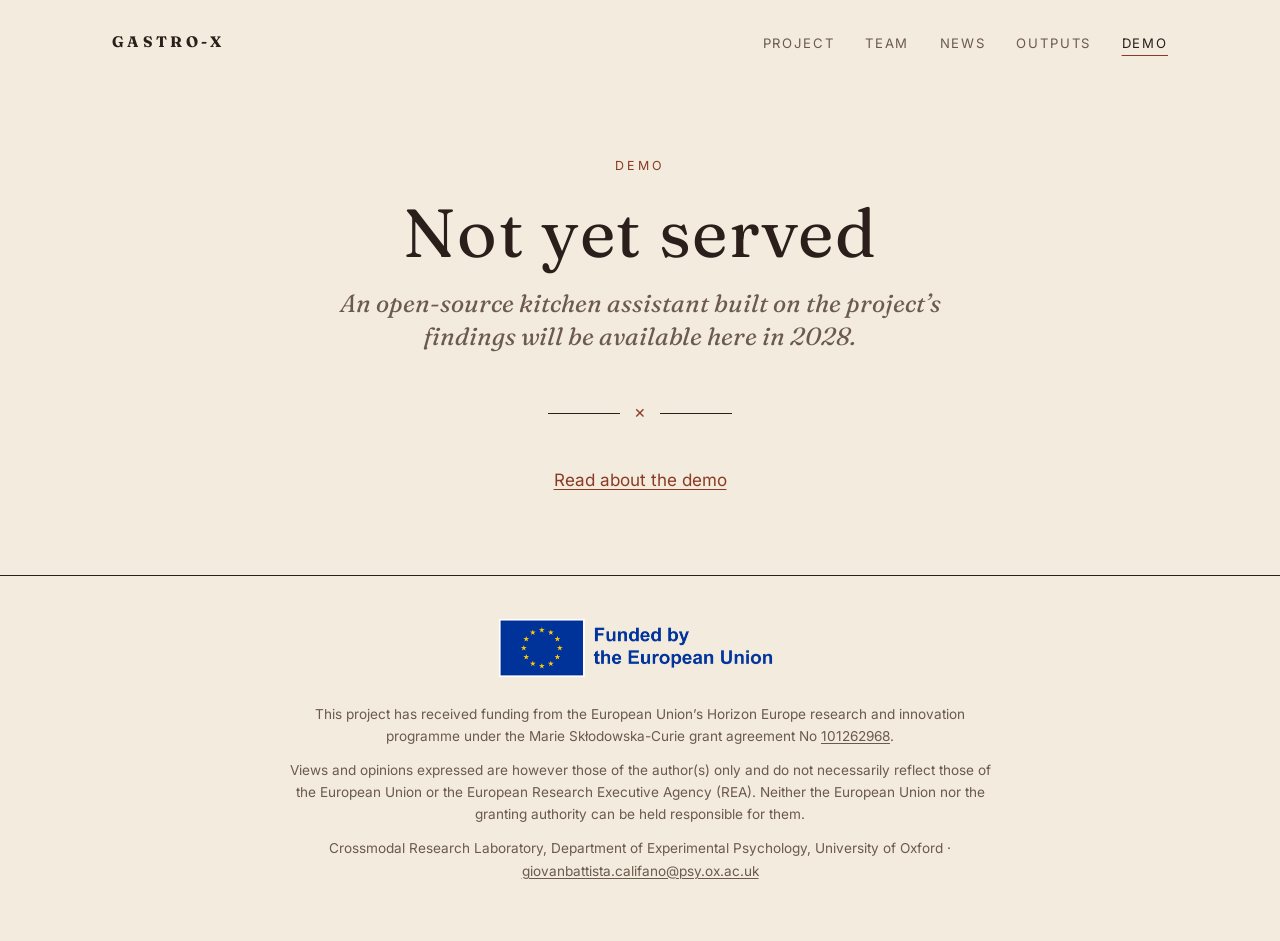
==== demo/index.html @ 7e24fc37 "Add GASTRO-X project website" ====
<!DOCTYPE html>
<html lang="en-GB">
<head>
  <meta charset="utf-8">
  <meta name="viewport" content="width=device-width, initial-scale=1">
  <title>Demo · GASTRO-X</title>
  <meta name="description" content="The GASTRO-X demo app.">
  <meta property="og:title" content="Demo · GASTRO-X">
  <meta property="og:description" content="The GASTRO-X demo app.">
  <meta property="og:type" content="website">
  <meta name="color-scheme" content="light dark">
  <link rel="preload" href="../assets/fonts/fraunces-latin-wght-normal.woff2" as="font" type="font/woff2" crossorigin>
  <link rel="stylesheet" href="../assets/style.css">
  <link rel="icon" href="../assets/favicon.svg" type="image/svg+xml">
  <script data-goatcounter="https://gastro-x.goatcounter.com/count" async src="//gc.zgo.at/count.js"></script>
</head>
<body>
  <a class="skip" href="#main">Skip to content</a>
  <header class="site-header">
    <div class="wrap">
      <a class="brand" href="../index.html">GASTRO-X</a>
      <nav aria-label="Main">
        <ul>
          <li><a href="../project.html">Project</a></li>
          <li><a href="../team.html">Team</a></li>
          <li><a href="../news.html">News</a></li>
          <li><a href="../outputs.html">Outputs</a></li>
          <li><a href="../demo/" aria-current="page">Demo</a></li>
        </ul>
      </nav>
    </div>
  </header>

  <main id="main">
    <div class="wrap">
      <section class="head page">
        <p class="kicker">Demo</p>
        <h1>Not yet served</h1>
        <p class="sub">An open-source kitchen assistant built on the project’s findings will be available here in 2028.</p>
      </section>
      <div class="orn">✕</div>
      <p class="center"><a href="../project.html#demo">Read about the demo</a></p>
    </div>
  </main>

  <footer class="site-footer">
    <div class="wrap">
      <picture class="eu">
        <source srcset="../assets/eu-funded-neg.png" media="(prefers-color-scheme: dark)">
        <img src="../assets/eu-funded.png" alt="Funded by the European Union" width="287" height="64">
      </picture>
      <p>This project has received funding from the European Union’s Horizon Europe research and innovation programme under the Marie Skłodowska-Curie grant agreement No <a href="https://cordis.europa.eu/project/id/101262968">101262968</a>.</p>
      <p>Views and opinions expressed are however those of the author(s) only and do not necessarily reflect those of the European Union or the European Research Executive Agency (REA). Neither the European Union nor the granting authority can be held responsible for them.</p>
      <p>Crossmodal Research Laboratory, Department of Experimental Psychology, University of Oxford · <a href="mailto:giovanbattista.califano@psy.ox.ac.uk">giovanbattista.califano@psy.ox.ac.uk</a></p>
    </div>
  </footer>
</body>
</html>
---- assets/style.css ----
/* GASTRO-X — "menu card" design
   Fonts: Fraunces for display, Inter for text (SIL Open Font License), self-hosted: no third-party requests. */

@font-face { font-family: "Fraunces"; font-style: normal; font-weight: 100 900; font-display: swap;
  src: url("fonts/fraunces-latin-wght-normal.woff2") format("woff2");
  unicode-range: U+0000-00FF, U+0131, U+0152-0153, U+02BB-02BC, U+02C6, U+02DA, U+02DC, U+0304, U+0308, U+0329, U+2000-206F, U+20AC, U+2122, U+2191, U+2193, U+2212, U+2215, U+FEFF, U+FFFD; }
@font-face { font-family: "Fraunces"; font-style: normal; font-weight: 100 900; font-display: swap;
  src: url("fonts/fraunces-latin-ext-wght-normal.woff2") format("woff2");
  unicode-range: U+0100-02BA, U+02BD-02C5, U+02C7-02CC, U+02CE-02D7, U+02DD-02FF, U+1E00-1E9F, U+2C60-2C7F, U+A720-A7FF; }
@font-face { font-family: "Fraunces"; font-style: italic; font-weight: 100 900; font-display: swap;
  src: url("fonts/fraunces-latin-wght-italic.woff2") format("woff2"); }

@font-face { font-family: "Inter"; font-style: normal; font-weight: 100 900; font-display: swap;
  src: url("fonts/inter-latin-wght-normal.woff2") format("woff2");
  unicode-range: U+0000-00FF, U+0131, U+0152-0153, U+02BB-02BC, U+02C6, U+02DA, U+02DC, U+0304, U+0308, U+0329, U+2000-206F, U+20AC, U+2122, U+2191, U+2193, U+2212, U+2215, U+FEFF, U+FFFD; }
@font-face { font-family: "Inter"; font-style: normal; font-weight: 100 900; font-display: swap;
  src: url("fonts/inter-latin-ext-wght-normal.woff2") format("woff2");
  unicode-range: U+0100-02BA, U+02BD-02C5, U+02C7-02CC, U+02CE-02D7, U+02DD-02FF, U+1E00-1E9F, U+2C60-2C7F, U+A720-A7FF; }

:root {
  --paper: #f3ebdd;
  --card: #f7f1e6;
  --ink: #2a1f1a;
  --muted: #6b5a4e;
  --accent: #8a3b24;
  --line: #2a1f1a;
  --hair: #d8cab4;
  --serif: "Fraunces", Georgia, "Times New Roman", serif;
  --sans: "Inter", -apple-system, BlinkMacSystemFont, "Segoe UI", Roboto, Arial, sans-serif;
}
@media (prefers-color-scheme: dark) {
  :root {
    --paper: #1d1714;
    --card: #241d19;
    --ink: #efe4d3;
    --muted: #b3a393;
    --accent: #e39a78;
    --line: #cdbda8;
    --hair: #3d332c;
  }
}

* { box-sizing: border-box; }
html { -webkit-text-size-adjust: 100%; }
body {
  margin: 0; background: var(--paper); color: var(--ink);
  font-family: var(--sans); font-size: 1.0625rem; line-height: 1.65;
  -webkit-font-smoothing: antialiased;
}
a { color: var(--accent); text-underline-offset: 0.18em; text-decoration-thickness: 1px; }
a:hover { text-decoration-thickness: 2px; }
.skip { position: absolute; left: -999px; }
.skip:focus { left: 1rem; top: 1rem; background: var(--paper); padding: 0.5rem; z-index: 10; }

.wrap { max-width: 68rem; margin: 0 auto; padding: 0 1rem; }
.col { max-width: 42rem; margin: 0 auto; }

/* Header */
.site-header .wrap {
  display: flex; flex-wrap: wrap; align-items: center; justify-content: space-between;
  gap: 0.75rem 2rem; padding-top: 1.75rem; padding-bottom: 1.75rem;
}
.brand {
  font-family: var(--serif); font-weight: 700; font-size: 0.95rem; letter-spacing: 0.22em;
  text-transform: uppercase; color: var(--ink); text-decoration: none;
}
nav ul { list-style: none; margin: 0; padding: 0; display: flex; flex-wrap: wrap; gap: 0.25rem 1.9rem; }
nav a {
  color: var(--muted); text-decoration: none; font-size: 0.82rem;
  letter-spacing: 0.14em; text-transform: uppercase;
}
nav a:hover, nav a[aria-current="page"] { color: var(--ink); }
nav a[aria-current="page"] { text-decoration: underline; text-decoration-color: var(--accent); text-underline-offset: 0.5em; }

/* Page head (centred, like the top of a menu) */
main { padding: 2.5rem 0 4rem; }
.head { text-align: center; padding: 2rem 0 0.5rem; }
.kicker {
  font-size: 0.78rem; letter-spacing: 0.24em; text-transform: uppercase; color: var(--accent);
  margin: 0 0 1rem;
}
h1, h2, h3 { font-family: var(--serif); font-weight: 400; line-height: 1.15; }
h1 { font-size: clamp(2.6rem, 9vw, 6.5rem); letter-spacing: 0.02em; margin: 0 0 1rem; }
.page h1 { font-size: clamp(2.4rem, 7vw, 4.25rem); }
.sub {
  font-family: var(--serif); font-style: italic; color: var(--muted);
  font-size: clamp(1.2rem, 2.6vw, 1.55rem); line-height: 1.35; max-width: 40rem; margin: 0 auto;
}
.orn {
  display: flex; align-items: center; justify-content: center; gap: 0.9rem;
  margin: 2.5rem auto; color: var(--accent); font-family: var(--serif); font-size: 0.9rem;
}
.orn::before, .orn::after { content: ""; width: 4.5rem; border-top: 1px solid var(--line); }

h2 { font-size: clamp(1.6rem, 3.5vw, 2rem); margin: 3rem 0 1rem; }
h2.it { font-style: italic; text-align: center; }
h3 { font-size: 1.3rem; margin: 2rem 0 0.4rem; }
p { margin: 0 0 1.1rem; }
.lead { font-family: var(--serif); font-size: 1.2rem; line-height: 1.55; }
.muted { color: var(--muted); }
.small { font-size: 0.9rem; }
.center { text-align: center; }

/* The menu card */
.menu {
  max-width: 46rem; margin: 2.5rem auto; padding: 2.5rem 3rem 2rem; background: var(--card);
  border: 1px solid var(--line); outline: 1px solid var(--line); outline-offset: 6px;
}
.menu > h2 { margin-top: 0; }
.course { margin: 0 0 1.4rem; }
.course .row {
  display: flex; align-items: baseline; gap: 0.6rem;
  font-family: var(--serif); font-size: 1.35rem; line-height: 1.3;
}
.course .num { min-width: 2.4rem; color: var(--accent); }
.course .row .dots { flex: 1; border-bottom: 1px dotted var(--line); transform: translateY(-0.3em); min-width: 1rem; }
.course .when { font-variant-numeric: lining-nums; white-space: nowrap; }
.course .desc { margin: 0.2rem 0 0 3rem; color: var(--muted); font-size: 0.97rem; }
.course .more { margin: 0.6rem 0 0 3rem; }
.menu .note { text-align: center; font-family: var(--serif); font-style: italic; color: var(--muted); margin: 1.5rem 0 0; }

/* Colophon line of facts */
.facts {
  display: flex; flex-wrap: wrap; justify-content: center; gap: 0.4rem 2.5rem;
  margin: 3rem 0 0; padding: 1.25rem 0; border-top: 1px solid var(--hair); border-bottom: 1px solid var(--hair);
  font-size: 0.9rem; text-align: center;
}
.facts dt { font-size: 0.72rem; letter-spacing: 0.2em; text-transform: uppercase; color: var(--muted); }
.facts dd { margin: 0.1rem 0 0; font-family: var(--serif); font-size: 1.05rem; }

/* News */
.entry { padding: 1.5rem 0; border-top: 1px solid var(--hair); }
.entry:first-of-type { border-top: 0; }
.entry time { font-size: 0.75rem; letter-spacing: 0.2em; text-transform: uppercase; color: var(--accent); }
.entry h3 { margin: 0.35rem 0 0.5rem; font-size: 1.55rem; }
.entry h3 a { color: var(--ink); text-decoration: none; }
.entry h3 a:hover { color: var(--accent); }

/* People */
.person { text-align: center; margin: 0 0 3rem; }
.person h3 { font-size: 1.75rem; margin: 0 0 0.3rem; }
.person .role { font-family: var(--serif); font-style: italic; color: var(--muted); margin-bottom: 1rem; }
.person .bio { text-align: left; }
.person .links { font-size: 0.8rem; letter-spacing: 0.14em; text-transform: uppercase; }
.person .links a { margin: 0 0.6rem; }

/* References */
.refs { list-style: none; padding: 0; }
.refs li { padding-left: 1.5rem; text-indent: -1.5rem; margin-bottom: 0.9rem; font-size: 0.95rem; }
.refs a { overflow-wrap: anywhere; }

/* Footer: EU acknowledgement (Grant Agreement, Art. 17.2 and 17.3). Do not remove. */
.site-footer { border-top: 1px solid var(--line); padding: 2.5rem 0 3rem; text-align: center; color: var(--muted); font-size: 0.85rem; }
.site-footer .eu { display: inline-block; margin-bottom: 1rem; }
.site-footer .eu img { height: 64px; width: auto; display: block; }
.site-footer p { max-width: 44rem; margin: 0 auto 0.7rem; }
.site-footer a { color: var(--muted); }

@media (max-width: 600px) {
  .site-header .wrap { justify-content: center; }
  nav ul { justify-content: center; gap: 0.25rem 1.2rem; }
  .menu { padding: 1.75rem 1.25rem 1.25rem; outline-offset: 4px; }
  .course .row { font-size: 1.15rem; }
  .course .num { min-width: 1.9rem; }
  .course .desc, .course .more { margin-left: 2.5rem; }
  .site-footer .eu img { height: 52px; }
}

.course .row a { color: var(--ink); text-decoration: none; }
.course .row a:hover { color: var(--accent); text-decoration: underline; }
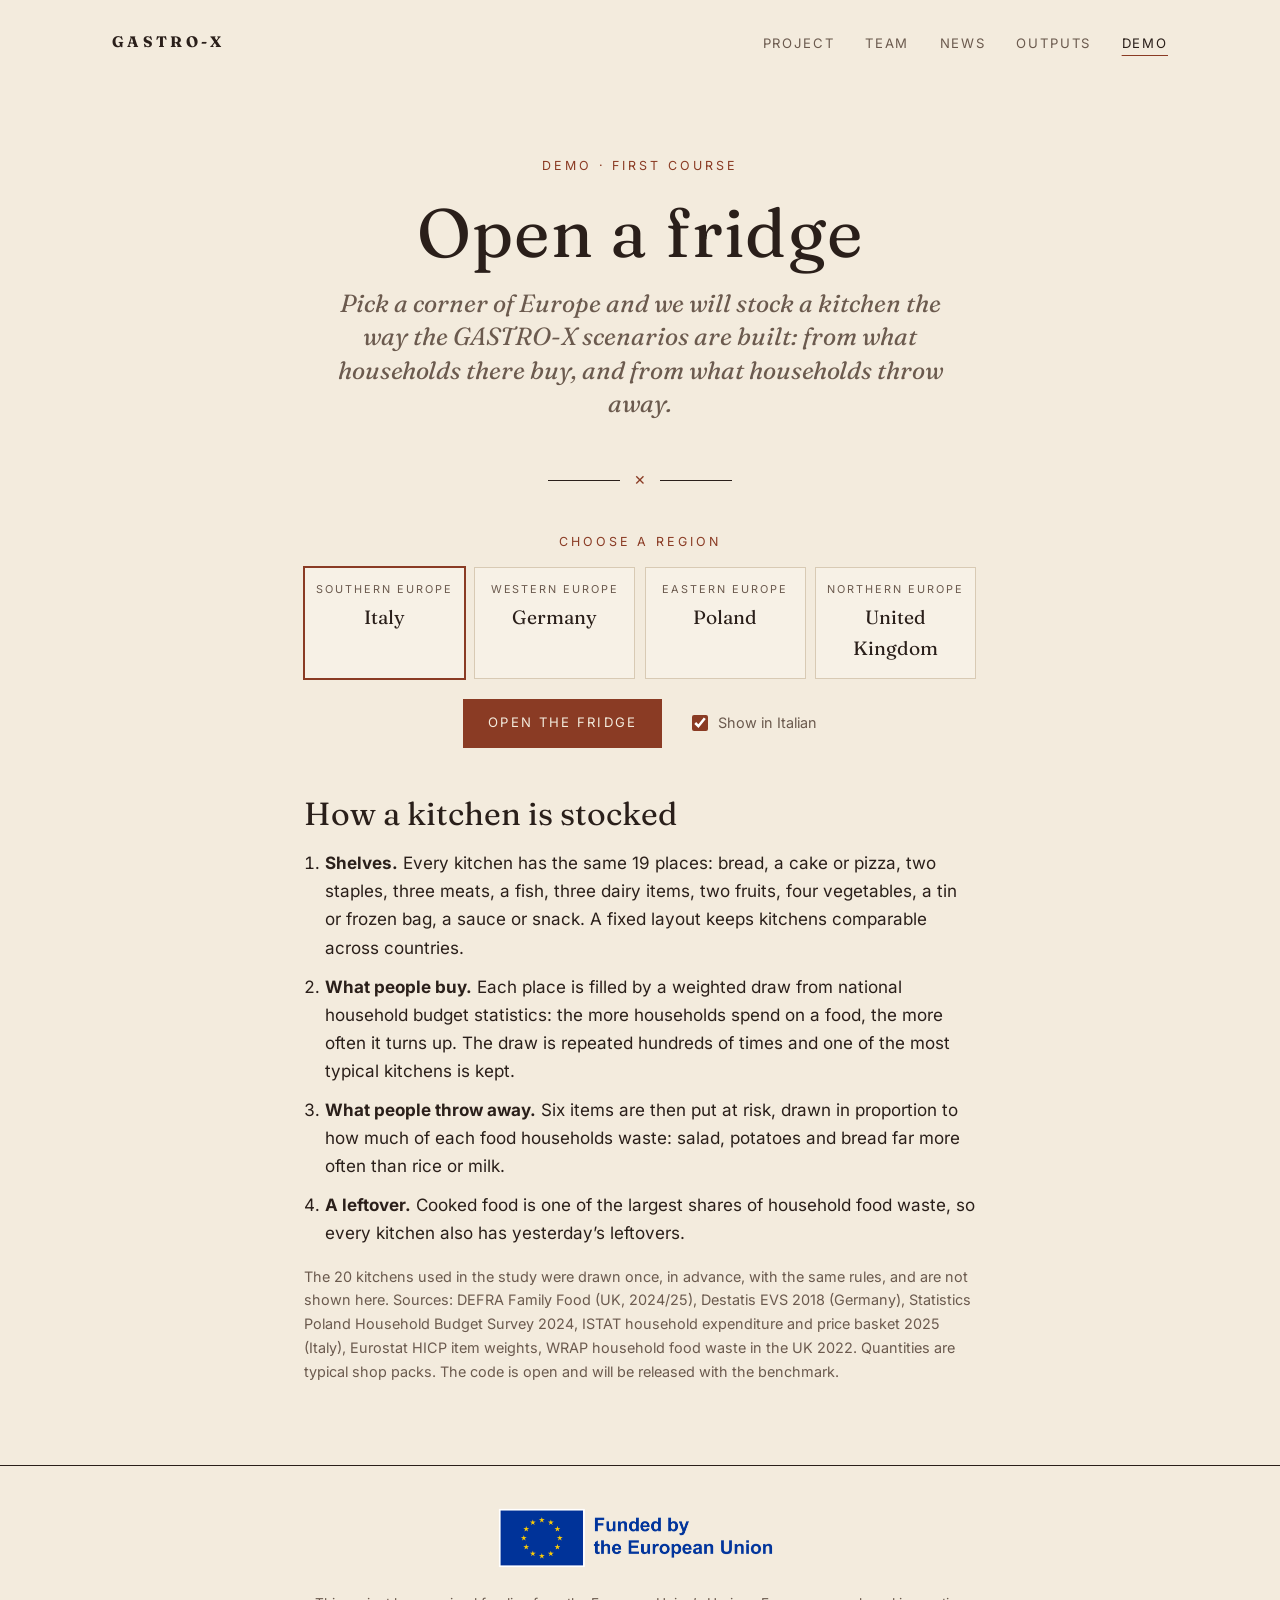
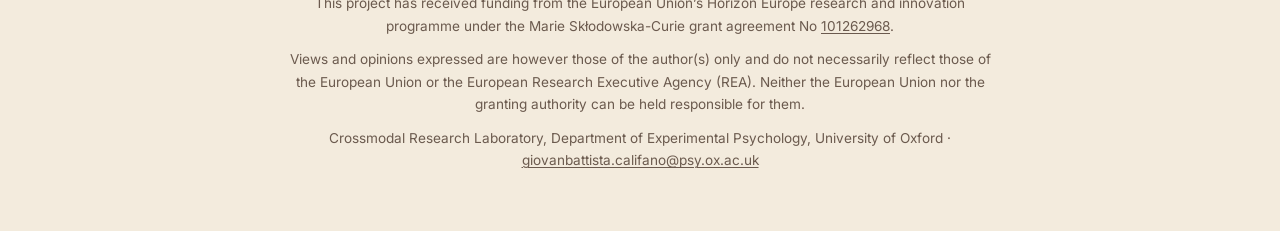
==== commit 0526253b: "Add Open a fridge demo" ====
--- a/demo/index.html
+++ b/demo/index.html
@@ -4,15 +4,16 @@
   <meta charset="utf-8">
   <meta name="viewport" content="width=device-width, initial-scale=1">
   <title>Demo · GASTRO-X</title>
-  <meta name="description" content="The GASTRO-X demo app.">
-  <meta property="og:title" content="Demo · GASTRO-X">
-  <meta property="og:description" content="The GASTRO-X demo app.">
+  <meta name="description" content="Open a fridge: kitchens stocked live from national purchase and food waste statistics, as in the GASTRO-X scenarios.">
+  <meta property="og:title" content="Open a fridge · GASTRO-X">
+  <meta property="og:description" content="Kitchens stocked live from national purchase and food waste statistics, as in the GASTRO-X scenarios.">
   <meta property="og:type" content="website">
   <meta name="color-scheme" content="light dark">
   <link rel="preload" href="../assets/fonts/fraunces-latin-wght-normal.woff2" as="font" type="font/woff2" crossorigin>
   <link rel="stylesheet" href="../assets/style.css">
   <link rel="icon" href="../assets/favicon.svg" type="image/svg+xml">
   <script data-goatcounter="https://gastro-x.goatcounter.com/count" async src="//gc.zgo.at/count.js"></script>
+  <script src="demo.js" defer></script>
 </head>
 <body>
   <a class="skip" href="#main">Skip to content</a>
@@ -25,7 +26,7 @@
           <li><a href="../team.html">Team</a></li>
           <li><a href="../news.html">News</a></li>
           <li><a href="../outputs.html">Outputs</a></li>
-          <li><a href="../demo/" aria-current="page">Demo</a></li>
+          <li><a href="./" aria-current="page">Demo</a></li>
         </ul>
       </nav>
     </div>
@@ -34,12 +35,56 @@
   <main id="main">
     <div class="wrap">
       <section class="head page">
-        <p class="kicker">Demo</p>
-        <h1>Not yet served</h1>
-        <p class="sub">An open-source kitchen assistant built on the project’s findings will be available here in 2028.</p>
+        <p class="kicker">Demo · first course</p>
+        <h1>Open a fridge</h1>
+        <p class="sub">Pick a corner of Europe and we will stock a kitchen the way the GASTRO-X scenarios are built: from what households there buy, and from what households throw away.</p>
       </section>
       <div class="orn">✕</div>
-      <p class="center"><a href="../project.html#demo">Read about the demo</a></p>
+
+      <div class="col">
+        <fieldset class="regions" aria-label="Region">
+          <legend class="kicker">Choose a region</legend>
+          <div class="region-grid">
+            <button type="button" class="region" data-c="IT" aria-pressed="true"><span class="r-area">Southern Europe</span><span class="r-country">Italy</span></button>
+            <button type="button" class="region" data-c="DE" aria-pressed="false"><span class="r-area">Western Europe</span><span class="r-country">Germany</span></button>
+            <button type="button" class="region" data-c="PL" aria-pressed="false"><span class="r-area">Eastern Europe</span><span class="r-country">Poland</span></button>
+            <button type="button" class="region" data-c="UK" aria-pressed="false"><span class="r-area">Northern Europe</span><span class="r-country">United Kingdom</span></button>
+          </div>
+        </fieldset>
+        <div class="demo-actions">
+          <button type="button" id="open" class="btn">Open the fridge</button>
+          <label class="toggle"><input type="checkbox" id="local" checked> <span id="local-label">Show in Italian</span></label>
+        </div>
+      </div>
+
+      <section class="menu fridge" id="fridge" hidden>
+        <h2 class="it" id="fridge-title">What is in the kitchen</h2>
+        <p class="note top" id="fridge-note" aria-live="polite"></p>
+        <p class="instr">Your turn: plan one dish for two people. For each item, mark whether your dish would use none of it, part of it or all of it, as participants do in the study.</p>
+        <div class="score" role="status" aria-live="polite">
+          <div class="score-row"><span class="score-label">Waste-weighted use</span><span class="score-val" id="wui">0%</span></div>
+          <div class="bar"><span id="wui-bar"></span></div>
+          <p class="small muted" id="urgent-used">Items that need using soon: 0 used</p>
+        </div>
+        <div id="fridge-list"></div>
+        <p class="legend"><span class="dot"></span> needs using soon. Tap an item to see why it is here.</p>
+        <details class="explain">
+          <summary>How the score works</summary>
+          <p>Every item carries a weight: the chance that it ends up in the bin if this dish does not use it. Items that need using today, or that are opened and will not keep, count fully (weight 1). Everything else counts by how often UK households throw that food away: about 0.41 for potatoes, 0.26 for bread, 0.05 for milk. The score is the weighted share of the kitchen your dish uses, counting “part of it” as half. Nobody can use a whole kitchen in one dish; what matters is which food you rescue. In the study, people can also mark ingredients they do not know or cannot eat, and those items are left out of their score.</p>
+          <p>The study uses the same index, preregistered before data collection, to compare home cooks with AI models given the same kitchens.</p>
+        </details>
+      </section>
+
+      <div class="col">
+        <h2>How a kitchen is stocked</h2>
+        <ol class="steps">
+          <li><strong>Shelves.</strong> Every kitchen has the same 19 places: bread, a cake or pizza, two staples, three meats, a fish, three dairy items, two fruits, four vegetables, a tin or frozen bag, a sauce or snack. A fixed layout keeps kitchens comparable across countries.</li>
+          <li><strong>What people buy.</strong> Each place is filled by a weighted draw from national household budget statistics: the more households spend on a food, the more often it turns up. The draw is repeated hundreds of times and one of the most typical kitchens is kept.</li>
+          <li><strong>What people throw away.</strong> Six items are then put at risk, drawn in proportion to how much of each food households waste: salad, potatoes and bread far more often than rice or milk.</li>
+          <li><strong>A leftover.</strong> Cooked food is one of the largest shares of household food waste, so every kitchen also has yesterday’s leftovers.</li>
+        </ol>
+        <p class="muted small">The 20 kitchens used in the study were drawn once, in advance, with the same rules, and are not shown here. Sources: DEFRA Family Food (UK, 2024/25), Destatis EVS 2018 (Germany), Statistics Poland Household Budget Survey 2024, ISTAT household expenditure and price basket 2025 (Italy), Eurostat HICP item weights, WRAP household food waste in the UK 2022. Quantities are typical shop packs. The code is open and will be released with the benchmark.</p>
+      </div>
     </div>
   </main>
 
--- a/assets/style.css
+++ b/assets/style.css
@@ -168,3 +168,69 @@
 
 .course .row a { color: var(--ink); text-decoration: none; }
 .course .row a:hover { color: var(--accent); text-decoration: underline; }
+
+/* Demo: open a fridge */
+.regions { border: 0; margin: 0 0 1.25rem; padding: 0; text-align: center; }
+.regions legend { margin: 0 auto 0.9rem; }
+.region-grid { display: grid; grid-template-columns: repeat(4, 1fr); gap: 0.6rem; }
+.region {
+  font: inherit; color: var(--ink); background: var(--card); border: 1px solid var(--hair);
+  padding: 0.8rem 0.5rem; cursor: pointer; display: flex; flex-direction: column; gap: 0.15rem; align-items: center;
+}
+.region:hover { border-color: var(--line); }
+.region[aria-pressed="true"] { border-color: var(--accent); outline: 1px solid var(--accent); }
+.r-area { font-size: 0.68rem; letter-spacing: 0.18em; text-transform: uppercase; color: var(--muted); }
+.r-country { font-family: var(--serif); font-size: 1.2rem; }
+.demo-actions { display: flex; flex-wrap: wrap; justify-content: center; align-items: center; gap: 0.8rem 1.6rem; }
+.btn {
+  font: inherit; font-size: 0.82rem; letter-spacing: 0.16em; text-transform: uppercase; cursor: pointer;
+  color: var(--paper); background: var(--accent); border: 0; padding: 0.85rem 1.6rem;
+}
+.btn:hover { filter: brightness(1.08); }
+.btn:disabled { opacity: 0.6; cursor: default; }
+.toggle { font-size: 0.9rem; color: var(--muted); display: inline-flex; gap: 0.45rem; align-items: center; }
+.toggle input { accent-color: var(--accent); width: 1rem; height: 1rem; }
+button:focus-visible, summary:focus-visible, input:focus-visible { outline: 2px solid var(--accent); outline-offset: 2px; }
+
+.fridge .note.top { margin: -0.5rem 0 1.5rem; }
+.shelf {
+  font-family: var(--sans); font-size: 0.7rem; letter-spacing: 0.2em; text-transform: uppercase; color: var(--accent);
+  margin: 1.3rem 0 0.3rem; padding-bottom: 0.25rem; border-bottom: 1px solid var(--hair);
+}
+.items { list-style: none; margin: 0; padding: 0; }
+.items li { display: flex; align-items: flex-start; gap: 0.75rem; padding: 0.35rem 0; border-bottom: 1px dotted var(--hair); }
+.items li:last-child { border-bottom: 0; }
+.items details { flex: 1; min-width: 0; }
+.items summary { list-style: none; cursor: pointer; display: flex; flex-wrap: wrap; align-items: baseline; gap: 0.1rem 0.55rem; }
+.items summary::-webkit-details-marker { display: none; }
+.items .iname { font-family: var(--serif); font-size: 1.12rem; }
+.items .idetail { color: var(--muted); font-size: 0.9rem; }
+.items details p { margin: 0.35rem 0 0.5rem 1.2rem; font-size: 0.9rem; color: var(--muted); }
+.dot { width: 0.55rem; height: 0.55rem; border-radius: 50%; display: inline-block; flex: none; border: 1px solid var(--hair); transform: translateY(-0.08em); }
+.items li.urgent .dot, .legend .dot { background: var(--accent); border-color: var(--accent); }
+.items li.urgent .idetail { color: var(--accent); }
+.legend { text-align: center; font-size: 0.85rem; color: var(--muted); margin: 1.5rem 0 0; }
+.seg { display: inline-flex; border: 1px solid var(--hair); flex: none; margin-top: 0.15rem; }
+.seg button {
+  font: inherit; font-size: 0.72rem; letter-spacing: 0.08em; text-transform: uppercase; color: var(--muted);
+  background: transparent; border: 0; border-left: 1px solid var(--hair); padding: 0.25rem 0.5rem; cursor: pointer;
+}
+.seg button:first-child { border-left: 0; }
+.seg button[aria-pressed="true"] { background: var(--accent); color: var(--paper); }
+.instr { text-align: center; font-size: 0.95rem; margin: 0 0 1rem; }
+.score { background: var(--card); border: 1px solid var(--line); padding: 0.7rem 1rem 0.2rem; margin: 0 0 1rem; position: sticky; top: 0.5rem; z-index: 2; box-shadow: 0 6px 12px -10px rgba(0,0,0,0.35); }
+.explain { margin-top: 1.25rem; font-size: 0.95rem; }
+.score-row { display: flex; justify-content: space-between; align-items: baseline; }
+.score-label { font-size: 0.75rem; letter-spacing: 0.18em; text-transform: uppercase; color: var(--muted); }
+.score-val { font-family: var(--serif); font-size: 1.7rem; color: var(--accent); font-variant-numeric: lining-nums tabular-nums; }
+.bar { height: 6px; background: var(--hair); margin: 0.4rem 0 0.7rem; }
+.bar span { display: block; height: 100%; width: 0; background: var(--accent); transition: width 0.25s ease; }
+.explain summary { cursor: pointer; color: var(--accent); }
+.steps { padding-left: 1.3rem; }
+.steps li { margin-bottom: 0.7rem; }
+@media (max-width: 600px) {
+  .region-grid { grid-template-columns: repeat(2, 1fr); }
+  .items li { flex-direction: column; gap: 0.3rem; }
+  .seg { margin-left: 1.2rem; }
+}
+@media (prefers-reduced-motion: reduce) { .bar span { transition: none; } }
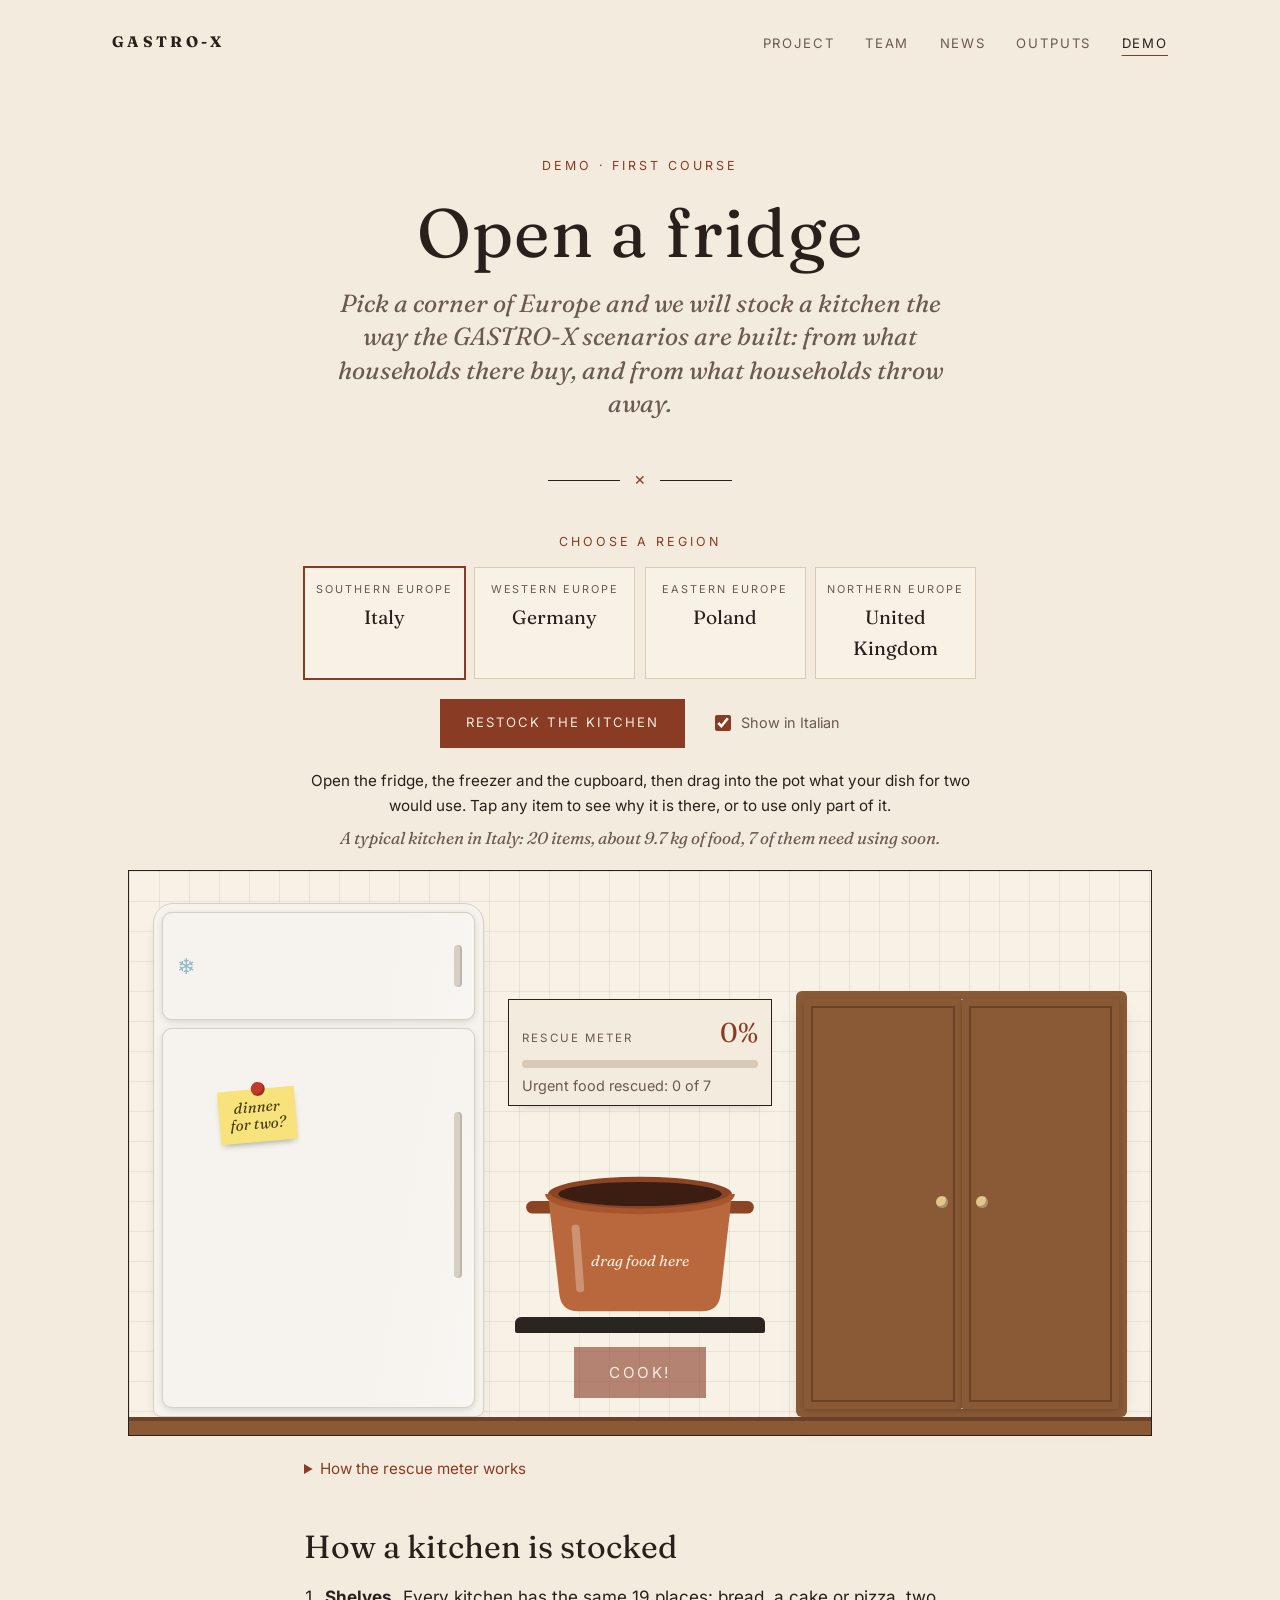
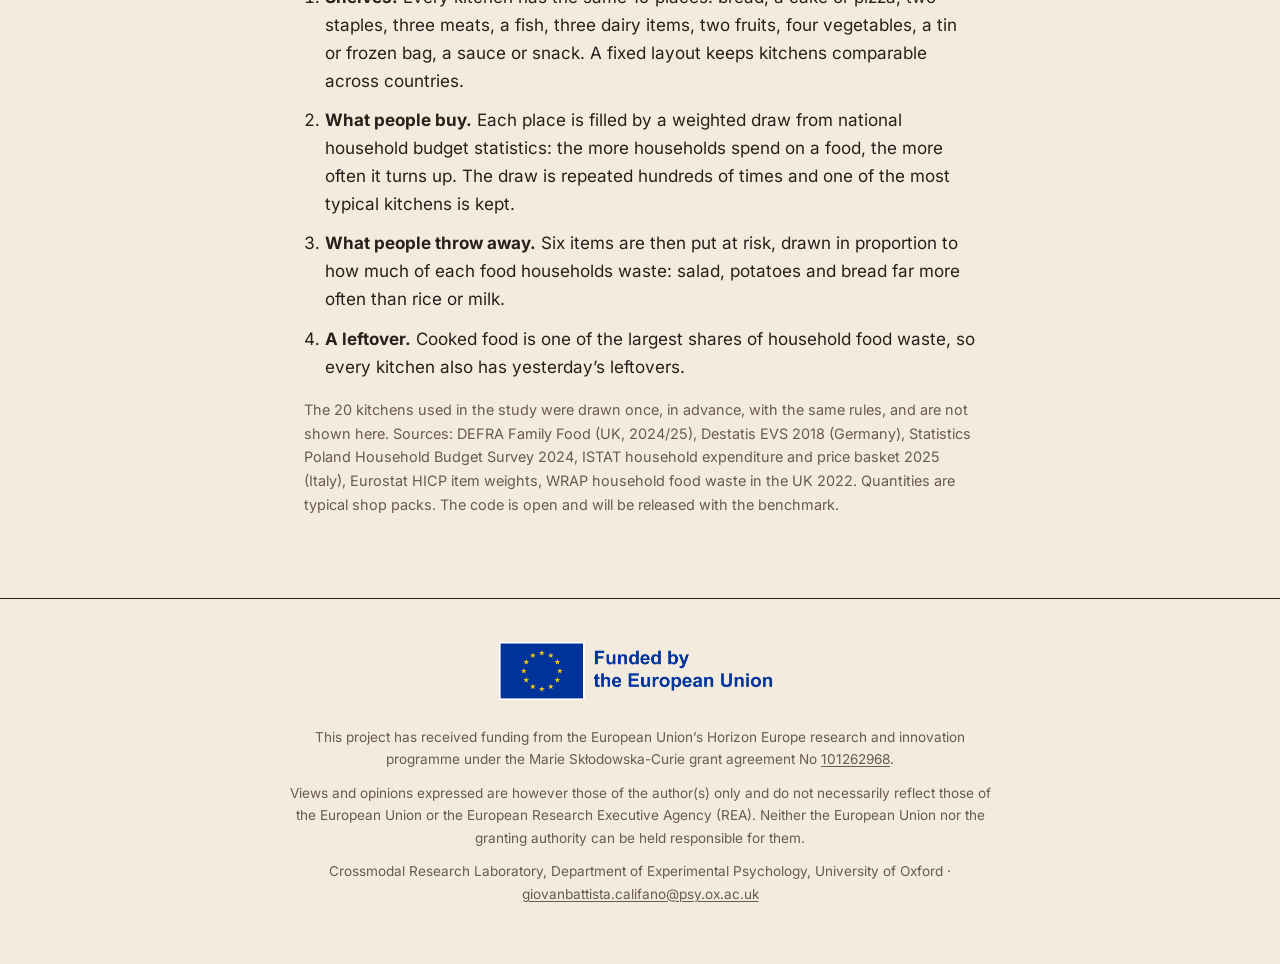
==== commit 8a146c44: "Add Open a fridge demo v2" ====
--- a/demo/index.html
+++ b/demo/index.html
@@ -10,10 +10,10 @@
   <meta property="og:type" content="website">
   <meta name="color-scheme" content="light dark">
   <link rel="preload" href="../assets/fonts/fraunces-latin-wght-normal.woff2" as="font" type="font/woff2" crossorigin>
-  <link rel="stylesheet" href="../assets/style.css">
+  <link rel="stylesheet" href="../assets/style.css?v=20261012b">
   <link rel="icon" href="../assets/favicon.svg" type="image/svg+xml">
   <script data-goatcounter="https://gastro-x.goatcounter.com/count" async src="//gc.zgo.at/count.js"></script>
-  <script src="demo.js" defer></script>
+  <script src="demo.js?v=20261012b" defer></script>
 </head>
 <body>
   <a class="skip" href="#main">Skip to content</a>
@@ -52,28 +52,122 @@
           </div>
         </fieldset>
         <div class="demo-actions">
-          <button type="button" id="open" class="btn">Open the fridge</button>
+          <button type="button" id="open" class="btn">Stock the kitchen</button>
           <label class="toggle"><input type="checkbox" id="local" checked> <span id="local-label">Show in Italian</span></label>
         </div>
+        <p class="instr">Open the fridge, the freezer and the cupboard, then drag into the pot what your dish for two would use. Tap any item to see why it is there, or to use only part of it.</p>
+        <p class="note center" id="kitchen-note" aria-live="polite"></p>
       </div>
 
-      <section class="menu fridge" id="fridge" hidden>
-        <h2 class="it" id="fridge-title">What is in the kitchen</h2>
-        <p class="note top" id="fridge-note" aria-live="polite"></p>
-        <p class="instr">Your turn: plan one dish for two people. For each item, mark whether your dish would use none of it, part of it or all of it, as participants do in the study.</p>
-        <div class="score" role="status" aria-live="polite">
-          <div class="score-row"><span class="score-label">Waste-weighted use</span><span class="score-val" id="wui">0%</span></div>
-          <div class="bar"><span id="wui-bar"></span></div>
-          <p class="small muted" id="urgent-used">Items that need using soon: 0 used</p>
+      <section class="kitchen" id="kitchen" aria-label="Kitchen">
+        <div class="room">
+          <div class="fridge-unit">
+            <div class="compart freezer">
+              <div class="inside" id="freezer-in" inert>
+                <span class="lbl">Freezer</span>
+                <div class="zone" id="z-freezer" data-empty="Only ice cubes in here"></div>
+              </div>
+              <button type="button" class="door" aria-expanded="false" aria-controls="freezer-in" data-what="the freezer">
+                <span class="leaf l"><span class="handle"></span><span class="frost" aria-hidden="true">❄</span></span>
+                <span class="sr">Open the freezer</span>
+              </button>
+            </div>
+            <div class="compart main">
+              <div class="inside" id="fridge-in" inert>
+                <div class="zone shelves" id="z-fridge"></div>
+                <div class="zone crisper" id="z-crisper"></div>
+              </div>
+              <button type="button" class="door" aria-expanded="false" aria-controls="fridge-in" data-what="the fridge">
+                <span class="leaf l"><span class="handle"></span><span class="memo" aria-hidden="true">dinner<br>for two?</span></span>
+                <span class="sr">Open the fridge</span>
+              </button>
+            </div>
+          </div>
+
+          <div class="stove-unit">
+            <div class="meter" role="status" aria-live="polite">
+              <div class="score-row"><span class="score-label">Rescue meter</span><span class="score-val" id="wui">0%</span></div>
+              <div class="bar"><span id="wui-bar"></span></div>
+              <p class="small" id="urgent-used">Urgent food rescued: 0</p>
+            </div>
+            <div class="pot" id="pot">
+              <svg class="pot-back" viewBox="0 0 200 150" aria-hidden="true" focusable="false">
+                <rect x="1" y="46" width="30" height="11" rx="5.5" class="p-dark"/>
+                <rect x="169" y="46" width="30" height="11" rx="5.5" class="p-dark"/>
+                <ellipse cx="100" cy="40" rx="80" ry="15" class="p-rim"/>
+                <ellipse cx="100" cy="40" rx="71" ry="10.5" class="p-mouth"/>
+              </svg>
+              <div class="pot-in" id="pot-in" aria-hidden="true"></div>
+              <svg class="pot-front" viewBox="0 0 200 150" aria-hidden="true" focusable="false">
+                <path d="M20 40 A80 15 0 0 0 180 40 L170 128 Q168 142 154 142 L46 142 Q32 142 30 128 Z" class="p-body"/>
+                <path d="M20 40 A80 15 0 0 0 180 40" fill="none" class="p-lip"/>
+                <path d="M44 70 L48 122" class="p-shine"/>
+              </svg>
+              <span class="steam s1"></span><span class="steam s2"></span><span class="steam s3"></span>
+              <p class="pot-hint" id="pot-hint">drag food here</p>
+            </div>
+            <div class="hob" aria-hidden="true"><span class="flame"></span><span class="flame"></span><span class="flame"></span><span class="flame"></span></div>
+            <button type="button" id="cook" class="btn" disabled>Cook!</button>
+          </div>
+
+          <div class="pantry-unit">
+            <div class="compart cupboard">
+              <div class="inside" id="pantry-in" inert>
+                <div class="zone shelves" id="z-shelf"></div>
+                <div class="zone basket" id="z-basket"></div>
+              </div>
+              <button type="button" class="door double" aria-expanded="false" aria-controls="pantry-in" data-what="the cupboard">
+                <span class="leaf l"><span class="knob"></span></span><span class="leaf r"><span class="knob"></span></span>
+                <span class="sr">Open the cupboard</span>
+              </button>
+            </div>
+          </div>
+          <div class="counter" aria-hidden="true"></div>
         </div>
-        <div id="fridge-list"></div>
-        <p class="legend"><span class="dot"></span> needs using soon. Tap an item to see why it is here.</p>
+
+        <div class="potlist-wrap" id="potlist-wrap" hidden>
+          <h3 class="shelf">In the pot</h3>
+          <ul class="potlist" id="potlist"></ul>
+        </div>
+
+        <div class="card" id="card" role="dialog" aria-modal="false" aria-labelledby="card-name" hidden>
+          <button type="button" class="card-close" aria-label="Close">×</button>
+          <div class="card-top">
+            <div id="card-art" class="card-art"></div>
+            <div><p class="card-name" id="card-name"></p><p class="card-detail" id="card-detail"></p></div>
+          </div>
+          <p class="card-why small muted" id="card-why"></p>
+          <div class="card-act">
+            <button type="button" class="pick" data-v="1">Put it all in</button>
+            <button type="button" class="pick" data-v="0.5">Use part of it</button>
+            <button type="button" class="pick" data-v="0">Leave it</button>
+          </div>
+        </div>
+
+        <div class="result" id="result" role="dialog" aria-labelledby="res-title" hidden>
+          <p class="kicker">Dinner for two</p>
+          <h3 id="res-title">Nice rescue</h3>
+          <p class="res-score"><span id="res-score">0%</span> <span class="small muted">on the rescue meter</span></p>
+          <p id="res-urgent"></p>
+          <div id="res-left-wrap">
+            <p class="small muted">Still waiting in the kitchen:</p>
+            <ul class="res-left" id="res-left"></ul>
+          </div>
+          <p class="small muted">Nobody can use a whole kitchen in one dish: what matters is which food gets rescued. In the study, home cooks and AI models plan dishes from the same kitchens.</p>
+          <div class="res-act">
+            <button type="button" class="btn ghostbtn" id="res-again">Keep cooking</button>
+            <button type="button" class="btn" id="res-restock">Restock the kitchen</button>
+          </div>
+        </div>
+      </section>
+
+      <div class="col">
         <details class="explain">
-          <summary>How the score works</summary>
-          <p>Every item carries a weight: the chance that it ends up in the bin if this dish does not use it. Items that need using today, or that are opened and will not keep, count fully (weight 1). Everything else counts by how often UK households throw that food away: about 0.41 for potatoes, 0.26 for bread, 0.05 for milk. The score is the weighted share of the kitchen your dish uses, counting “part of it” as half. Nobody can use a whole kitchen in one dish; what matters is which food you rescue. In the study, people can also mark ingredients they do not know or cannot eat, and those items are left out of their score.</p>
+          <summary>How the rescue meter works</summary>
+          <p>The rescue meter is the study’s waste-weighted use index. Every item carries a weight: the chance that it ends up in the bin if this dish does not use it. Items that need using today, or that are opened and will not keep, count fully (weight 1). Everything else counts by how often UK households throw that food away: about 0.41 for potatoes, 0.26 for bread, 0.05 for milk. The meter shows the weighted share of the kitchen your dish uses, counting “part of it” as half. In the study, people can also mark ingredients they do not know or cannot eat, and those items are left out of their score.</p>
           <p>The study uses the same index, preregistered before data collection, to compare home cooks with AI models given the same kitchens.</p>
         </details>
-      </section>
+      </div>
 
       <div class="col">
         <h2>How a kitchen is stocked</h2>
--- a/assets/style.css
+++ b/assets/style.css
@@ -192,45 +192,280 @@
 .toggle input { accent-color: var(--accent); width: 1rem; height: 1rem; }
 button:focus-visible, summary:focus-visible, input:focus-visible { outline: 2px solid var(--accent); outline-offset: 2px; }
 
-.fridge .note.top { margin: -0.5rem 0 1.5rem; }
-.shelf {
-  font-family: var(--sans); font-size: 0.7rem; letter-spacing: 0.2em; text-transform: uppercase; color: var(--accent);
-  margin: 1.3rem 0 0.3rem; padding-bottom: 0.25rem; border-bottom: 1px solid var(--hair);
-}
-.items { list-style: none; margin: 0; padding: 0; }
-.items li { display: flex; align-items: flex-start; gap: 0.75rem; padding: 0.35rem 0; border-bottom: 1px dotted var(--hair); }
-.items li:last-child { border-bottom: 0; }
-.items details { flex: 1; min-width: 0; }
-.items summary { list-style: none; cursor: pointer; display: flex; flex-wrap: wrap; align-items: baseline; gap: 0.1rem 0.55rem; }
-.items summary::-webkit-details-marker { display: none; }
-.items .iname { font-family: var(--serif); font-size: 1.12rem; }
-.items .idetail { color: var(--muted); font-size: 0.9rem; }
-.items details p { margin: 0.35rem 0 0.5rem 1.2rem; font-size: 0.9rem; color: var(--muted); }
-.dot { width: 0.55rem; height: 0.55rem; border-radius: 50%; display: inline-block; flex: none; border: 1px solid var(--hair); transform: translateY(-0.08em); }
-.items li.urgent .dot, .legend .dot { background: var(--accent); border-color: var(--accent); }
-.items li.urgent .idetail { color: var(--accent); }
-.legend { text-align: center; font-size: 0.85rem; color: var(--muted); margin: 1.5rem 0 0; }
-.seg { display: inline-flex; border: 1px solid var(--hair); flex: none; margin-top: 0.15rem; }
-.seg button {
-  font: inherit; font-size: 0.72rem; letter-spacing: 0.08em; text-transform: uppercase; color: var(--muted);
-  background: transparent; border: 0; border-left: 1px solid var(--hair); padding: 0.25rem 0.5rem; cursor: pointer;
-}
-.seg button:first-child { border-left: 0; }
-.seg button[aria-pressed="true"] { background: var(--accent); color: var(--paper); }
-.instr { text-align: center; font-size: 0.95rem; margin: 0 0 1rem; }
-.score { background: var(--card); border: 1px solid var(--line); padding: 0.7rem 1rem 0.2rem; margin: 0 0 1rem; position: sticky; top: 0.5rem; z-index: 2; box-shadow: 0 6px 12px -10px rgba(0,0,0,0.35); }
+.instr { text-align: center; font-size: 0.95rem; margin: 1.25rem 0 0.4rem; }
+.note.center { text-align: center; font-family: var(--serif); font-style: italic; color: var(--muted); min-height: 1.6em; }
 .explain { margin-top: 1.25rem; font-size: 0.95rem; }
-.score-row { display: flex; justify-content: space-between; align-items: baseline; }
-.score-label { font-size: 0.75rem; letter-spacing: 0.18em; text-transform: uppercase; color: var(--muted); }
-.score-val { font-family: var(--serif); font-size: 1.7rem; color: var(--accent); font-variant-numeric: lining-nums tabular-nums; }
-.bar { height: 6px; background: var(--hair); margin: 0.4rem 0 0.7rem; }
-.bar span { display: block; height: 100%; width: 0; background: var(--accent); transition: width 0.25s ease; }
 .explain summary { cursor: pointer; color: var(--accent); }
 .steps { padding-left: 1.3rem; }
 .steps li { margin-bottom: 0.7rem; }
+.shelf {
+  font-family: var(--sans); font-size: 0.7rem; letter-spacing: 0.2em; text-transform: uppercase; color: var(--accent);
+  margin: 1.3rem 0 0.5rem; padding-bottom: 0.25rem; border-bottom: 1px solid var(--hair);
+}
+.sr { position: absolute; width: 1px; height: 1px; overflow: hidden; clip: rect(0 0 0 0); white-space: nowrap; }
+
+/* Demo: the kitchen */
+.kitchen {
+  --fridge: #f6f3ee; --fridge-edge: #d6cfc4; --fridge-in: #fbfcfd; --freezer-in: #e8f3f9; --shelf: #cfdbe2;
+  --wood: #8a5a36; --wood-dark: #6b4128; --wood-in: #f1e4cf; --wood-line: #c9ab84;
+  --tile: rgba(42, 31, 26, 0.07); --steam: rgba(110, 90, 80, 0.38); --hob: #2b2522; --tag: #b23a1e; --in-ink: #2a1f1a;
+  --pot: #b8683c; --pot-rim: #8c4524; --pot-mouth: #3b1d12;
+  max-width: 64rem; margin: 1rem auto 0; position: relative;
+}
+@media (prefers-color-scheme: dark) {
+  .kitchen { --fridge: #d4cec4; --fridge-edge: #a59c90; --fridge-in: #eceff1; --freezer-in: #dbe8ef; --wood: #6e4529; --wood-dark: #4e2f1b;
+    --wood-in: #dccbb0; --tile: rgba(255, 255, 255, 0.045); --steam: rgba(255, 255, 255, 0.32); --hob: #0f0c0b; }
+}
+.room {
+  display: grid; grid-template-columns: minmax(0, 1fr) minmax(12rem, 0.8fr) minmax(0, 1fr); gap: 0 1.5rem; align-items: end;
+  padding: 2rem 1.5rem 0; border: 1px solid var(--line); background-color: var(--card);
+  background-image: linear-gradient(var(--tile) 1px, transparent 1px), linear-gradient(90deg, var(--tile) 1px, transparent 1px);
+  background-size: 30px 30px; overflow-x: clip;
+}
+.counter { grid-column: 1 / -1; height: 18px; margin: 0 -1.5rem; background: var(--wood); border-top: 4px solid var(--wood-dark); }
+
+/* compartments and doors */
+.compart { position: relative; perspective: 1400px; }
+.inside { position: relative; border-radius: 10px; padding: 0.55rem; color: var(--in-ink); transition: box-shadow 0.4s; }
+.zone { display: flex; flex-wrap: wrap; align-content: flex-start; gap: 3px 4px; }
+.door {
+  position: absolute; inset: 0; z-index: 3; padding: 0; border: 0; background: none; cursor: pointer;
+  font: inherit; color: inherit;
+}
+.door[aria-expanded="true"] { pointer-events: none; }
+.leaf {
+  position: absolute; top: 0; bottom: 0; left: 0; width: 100%; pointer-events: auto;
+  transform-origin: left center; transition: transform 0.75s cubic-bezier(0.3, 1.25, 0.5, 1);
+  border-radius: 10px;
+}
+.door[aria-expanded="true"] .leaf.l { transform: rotateY(-100deg); }
+.door:focus-visible { outline: none; }
+.door:focus-visible .leaf { outline: 3px solid var(--accent); outline-offset: 2px; }
+.door:hover .leaf.l { transform: rotateY(-7deg); }
+.door[aria-expanded="true"]:hover .leaf.l { transform: rotateY(-100deg); }
+
+/* fridge */
+.fridge-unit {
+  background: var(--fridge); border: 1px solid var(--fridge-edge); border-radius: 20px 20px 8px 8px;
+  padding: 8px; display: flex; flex-direction: column; gap: 8px; box-shadow: 0 10px 18px -12px rgba(0, 0, 0, 0.45);
+}
+.fridge-unit .inside { background: var(--fridge-in); box-shadow: inset 0 0 0 2px rgba(0, 0, 0, 0.05), inset 0 10px 20px -8px rgba(0, 0, 0, 0.12); }
+.fridge-unit .inside:not([inert]) { box-shadow: inset 0 0 0 2px rgba(0, 0, 0, 0.05), inset 0 24px 40px -18px rgba(255, 236, 170, 0.9); }
+.freezer .inside { background: var(--freezer-in); min-height: 108px; }
+.main .inside { min-height: 380px; display: flex; flex-direction: column; }
+.shelves {
+  flex: 1; min-height: 166px;
+  background: repeating-linear-gradient(to bottom, transparent 0 81px, var(--shelf) 81px 84px);
+}
+.crisper {
+  min-height: 92px; margin-top: 0.5rem; padding: 0.35rem; border-radius: 4px 4px 10px 10px;
+  background: rgba(190, 215, 200, 0.35); border: 2px solid rgba(160, 190, 175, 0.6);
+}
+.lbl { display: block; font-size: 0.6rem; letter-spacing: 0.2em; text-transform: uppercase; color: #6f8794; margin: 0 0 0.2rem 0.2rem; }
+.fridge-unit .leaf {
+  background: linear-gradient(100deg, var(--fridge) 70%, #ffffff40), var(--fridge);
+  border: 1px solid var(--fridge-edge); box-shadow: 0 2px 6px rgba(0, 0, 0, 0.12);
+}
+.handle { position: absolute; right: 12px; top: 22%; width: 8px; height: 44%; border-radius: 6px; background: var(--fridge-edge); box-shadow: inset -2px 0 0 rgba(0, 0, 0, 0.12); }
+.freezer .handle { top: 30%; height: 40%; }
+.frost { position: absolute; left: 14px; top: 50%; transform: translateY(-50%); color: #8fb7cc; font-size: 1.4rem; }
+.memo {
+  position: absolute; left: 18%; top: 16%; padding: 0.55rem 0.7rem; background: #f7e27c; color: #4a3b12;
+  font-family: var(--serif); font-style: italic; font-size: 0.95rem; line-height: 1.15; transform: rotate(-5deg);
+  box-shadow: 0 4px 6px -3px rgba(0, 0, 0, 0.35);
+}
+.memo::before { content: ""; position: absolute; top: -7px; left: 44%; width: 14px; height: 14px; border-radius: 50%; background: #c0392b; box-shadow: inset -2px -2px 0 rgba(0, 0, 0, 0.2); }
+
+/* pantry */
+.pantry-unit { background: var(--wood); border-radius: 6px; padding: 8px; box-shadow: 0 10px 18px -12px rgba(0, 0, 0, 0.5); }
+.pantry-unit .inside { background: var(--wood-in); min-height: 410px; display: flex; flex-direction: column; box-shadow: inset 0 10px 20px -8px rgba(0, 0, 0, 0.25); border-radius: 3px; }
+.pantry-unit .shelves { background: repeating-linear-gradient(to bottom, transparent 0 81px, var(--wood-line) 81px 85px); }
+.basket {
+  min-height: 96px; margin-top: 0.5rem; padding: 0.35rem; border-radius: 4px 4px 18px 18px;
+  background: repeating-linear-gradient(45deg, #c99a62 0 6px, #b5844f 6px 12px); border-top: 5px solid #9c6c3c;
+}
+.pantry-unit .leaf { width: 50%; border-radius: 3px; background: var(--wood); box-shadow: inset 0 0 0 7px var(--wood), inset 0 0 0 9px var(--wood-dark), 0 2px 6px rgba(0, 0, 0, 0.2); }
+.pantry-unit .leaf.r { left: 50%; transform-origin: right center; }
+.door[aria-expanded="true"] .leaf.r { transform: rotateY(100deg); }
+.door:hover .leaf.r { transform: rotateY(7deg); }
+.door[aria-expanded="true"]:hover .leaf.r { transform: rotateY(100deg); }
+.knob { position: absolute; top: 48%; width: 12px; height: 12px; border-radius: 50%; background: #e2c48f; box-shadow: inset -2px -2px 0 rgba(0, 0, 0, 0.25); }
+.leaf.l .knob { right: 14px; } .leaf.r .knob { left: 14px; }
+
+/* food */
+.tok {
+  appearance: none; -webkit-appearance: none; background: none; border: 0; padding: 2px 0 0; margin: 0;
+  width: 64px; height: 81px; display: flex; flex-direction: column; align-items: center; position: relative;
+  color: var(--in-ink); font: inherit; cursor: grab; touch-action: none; user-select: none; -webkit-user-select: none;
+  -webkit-touch-callout: none; animation: pop 0.4s backwards; animation-delay: var(--d, 0ms);
+}
+.tok:focus-visible { outline: 2px solid var(--accent); outline-offset: 0; border-radius: 6px; }
+.art { width: 50px; height: 50px; position: relative; display: grid; place-items: center; flex: none; transition: transform 0.15s; }
+.tok:hover .art { transform: translateY(-3px) rotate(-3deg); }
+.art svg { position: absolute; inset: 0; width: 100%; height: 100%; }
+.emo { position: relative; font-size: 32px; line-height: 1; font-family: "Apple Color Emoji", "Segoe UI Emoji", "Noto Color Emoji", sans-serif; }
+.packed .emo { font-size: 19px; }
+.art[data-pack="tray"] .emo, .art[data-pack="tupper"] .emo { font-size: 22px; transform: translateY(8px); }
+.art[data-pack="carton"] .emo { transform: translateY(8px); }
+.art[data-pack="bottle"] .emo { font-size: 15px; transform: translateY(5px); }
+.art[data-pack="tub"] .emo { font-size: 17px; transform: translateY(8px); }
+.art[data-pack="box"] .emo, .art[data-pack="bag"] .emo { transform: translateY(4px); }
+.art[data-pack="jar"] .emo { transform: translateY(5px); }
+.art[data-pack="tin"] .emo { transform: translateY(1px); }
+.art[data-pack="eggbox"] .emo { font-size: 20px; transform: translateY(1px); }
+.nm {
+  font-size: 0.62rem; line-height: 1.15; text-align: center; margin-top: 2px; max-width: 100%;
+  display: -webkit-box; -webkit-line-clamp: 2; -webkit-box-orient: vertical; overflow: hidden; overflow-wrap: anywhere; hyphens: auto;
+}
+.tag {
+  position: absolute; top: 0; right: -2px; z-index: 2; font-size: 0.52rem; font-weight: 600; letter-spacing: 0.04em; text-transform: uppercase;
+  background: var(--tag); color: #fff; padding: 1px 4px; border-radius: 6px; transform: rotate(7deg); white-space: nowrap;
+  box-shadow: 0 1px 2px rgba(0, 0, 0, 0.3);
+}
+.tok.opened:not(.urgent) .tag { background: #857463; }
+.tok.urgent .art { animation: wobble 3.6s ease-in-out infinite; animation-delay: calc(var(--d, 0ms) * 3); }
+.half { display: none; }
+.tok.part .half {
+  display: grid; place-items: center; position: absolute; top: 0; left: 0; z-index: 2; width: 18px; height: 18px; border-radius: 50%;
+  background: #2f6b3b; color: #fff; font-size: 0.68rem; font-weight: 600;
+}
+.tok.used { opacity: 0.3; filter: grayscale(0.7); }
+.tok.used .art { animation: none; outline: 2px dashed #b9a98f; outline-offset: 1px; border-radius: 10px; }
+.tok.lifted { opacity: 0.3; }
+.tok.ghost { position: fixed; z-index: 1000; pointer-events: none; animation: none; transform: rotate(-6deg) scale(1.15); filter: drop-shadow(0 12px 10px rgba(0, 0, 0, 0.3)); }
+.tok.ghost .art { animation: none; }
+.tok.ghost.flying { transform: none; }
+.tok.ghost .nm { color: var(--ink); }
+body.dragging, body.dragging * { cursor: grabbing !important; }
+
+/* stove and pot */
+.stove-unit { display: flex; flex-direction: column; align-items: center; padding-bottom: 0; position: relative; z-index: 4; }
+.zone:empty::after { content: attr(data-empty); font-family: var(--serif); font-style: italic; font-size: 0.85rem; color: #7d93a0; padding: 0.6rem 0.3rem; }
+.meter {
+  width: 100%; background: var(--paper); border: 1px solid var(--line); padding: 0.6rem 0.85rem 0.1rem; margin-bottom: 2.6rem;
+  box-shadow: 0 6px 12px -10px rgba(0, 0, 0, 0.35);
+}
+.meter p { margin: 0 0 0.5rem; color: var(--muted); line-height: 1.35; }
+.score-row { display: flex; justify-content: space-between; align-items: baseline; gap: 0.6rem; }
+.score-label { font-size: 0.72rem; letter-spacing: 0.18em; text-transform: uppercase; color: var(--muted); }
+.score-val { font-family: var(--serif); font-size: 1.7rem; color: var(--accent); font-variant-numeric: lining-nums tabular-nums; }
+.bar { height: 8px; background: var(--hair); margin: 0.3rem 0 0.55rem; border-radius: 4px; overflow: hidden; }
+.bar span { display: block; height: 100%; width: 0; background: linear-gradient(90deg, #c58b1c, var(--accent)); transition: width 0.4s cubic-bezier(0.3, 1.4, 0.5, 1); }
+.pot { position: relative; width: min(100%, 230px); aspect-ratio: 200 / 150; transition: transform 0.2s, filter 0.2s; z-index: 1; }
+.pot svg { position: absolute; inset: 0; width: 100%; height: 100%; overflow: visible; }
+.p-dark { fill: var(--pot-rim); } .p-rim { fill: var(--pot-rim); } .p-mouth { fill: var(--pot-mouth); }
+.p-body { fill: var(--pot); } .p-lip { stroke: #a8552d; stroke-width: 5; }
+.p-shine { stroke: rgba(255, 255, 255, 0.28); stroke-width: 7; stroke-linecap: round; }
+.pot-in { position: absolute; left: 10%; right: 10%; top: -40%; height: 78%; }
+.bob { position: absolute; font-size: 27px; line-height: 1; transform: rotate(var(--r)); animation: bob var(--b, 1.8s) ease-in-out infinite alternate; }
+.pot.target { transform: scale(1.07); filter: drop-shadow(0 0 14px rgba(229, 140, 60, 0.75)); }
+.pot.splash { animation: jiggle 0.45s ease; }
+.pot-hint {
+  position: absolute; left: 0; right: 0; top: 58%; margin: 0; text-align: center; pointer-events: none;
+  font-family: var(--serif); font-style: italic; color: #fbe9dc; font-size: 0.95rem;
+}
+.steam {
+  position: absolute; bottom: 78%; width: 12px; height: 54px; border-radius: 12px; opacity: 0; pointer-events: none;
+  background: linear-gradient(to top, transparent, var(--steam) 45%, transparent);
+}
+.s1 { left: 34%; } .s2 { left: 48%; animation-delay: 0.8s !important; } .s3 { left: 62%; animation-delay: 1.6s !important; }
+.pot.on .steam { animation: steam 2.6s ease-in-out infinite; }
+.hob {
+  width: min(100%, 250px); height: 16px; margin-top: -4px; border-radius: 6px 6px 2px 2px; background: var(--hob);
+  display: flex; justify-content: center; gap: 12px; align-items: flex-start; position: relative; z-index: 0;
+}
+.flame {
+  width: 9px; height: 14px; margin-top: -10px; border-radius: 50% 50% 40% 40%; opacity: 0; transform-origin: bottom center;
+  background: radial-gradient(circle at 50% 75%, #fff4c2 0 20%, #f39c32 45%, #3f7fd8 90%);
+  transition: opacity 0.4s;
+}
+.pot.on ~ .hob .flame { opacity: 1; animation: flicker 0.5s ease-in-out infinite alternate; }
+.pot.on ~ .hob .flame:nth-child(2n) { animation-delay: 0.2s; }
+#cook { margin: 0.9rem 0 1.2rem; font-size: 0.95rem; padding: 0.8rem 2.2rem; }
+
+.potlist-wrap { max-width: 46rem; margin: 0.5rem auto 0; }
+.potlist { list-style: none; margin: 0; padding: 0; display: flex; flex-wrap: wrap; gap: 0.45rem; }
+.potlist li {
+  display: inline-flex; align-items: center; gap: 0.45rem; padding: 0.2rem 0.3rem 0.2rem 0.6rem;
+  border: 1px solid var(--hair); background: var(--card); border-radius: 999px; font-size: 0.9rem;
+}
+.potlist .emo { font-size: 1.1rem; }
+.seg { display: inline-flex; border: 1px solid var(--hair); border-radius: 999px; overflow: hidden; }
+.seg button {
+  font: inherit; font-size: 0.68rem; letter-spacing: 0.08em; text-transform: uppercase; color: var(--muted);
+  background: transparent; border: 0; padding: 0.2rem 0.5rem; cursor: pointer;
+}
+.seg button[aria-pressed="true"] { background: var(--accent); color: var(--paper); }
+.out { font: inherit; border: 0; background: none; color: var(--muted); cursor: pointer; font-size: 1.1rem; line-height: 1; padding: 0 0.35rem; }
+.out:hover { color: var(--accent); }
+
+/* item card and result */
+.card, .result {
+  position: fixed; z-index: 60; left: 50%; transform: translateX(-50%); width: min(27rem, calc(100% - 2rem));
+  background: var(--card); color: var(--ink); border: 1px solid var(--line); outline: 1px solid var(--line); outline-offset: 4px;
+  box-shadow: 0 20px 40px -12px rgba(0, 0, 0, 0.45); padding: 1rem 1.2rem 1.1rem;
+}
+.card { bottom: 1.2rem; animation: rise 0.25s ease; }
+.card[hidden], .result[hidden] { display: none; }
+.card-close { position: absolute; top: 0.3rem; right: 0.5rem; border: 0; background: none; font-size: 1.5rem; line-height: 1; color: var(--muted); cursor: pointer; }
+.card-top { display: flex; gap: 0.9rem; align-items: center; margin-right: 1.5rem; }
+.card-art { flex: none; width: 64px; height: 64px; display: grid; place-items: center; background: #fbfaf7; border-radius: 10px; }
+.card-art .art { transform: scale(1.2); }
+.card-name { font-family: var(--serif); font-size: 1.3rem; line-height: 1.2; margin: 0; }
+.card-detail { margin: 0.15rem 0 0; color: var(--muted); font-size: 0.92rem; }
+.card-detail.urgent { color: var(--accent); }
+.card-why { margin: 0.7rem 0 0.8rem; }
+.card-act { display: flex; flex-wrap: wrap; gap: 0.4rem; }
+.pick {
+  font: inherit; font-size: 0.78rem; letter-spacing: 0.08em; text-transform: uppercase; cursor: pointer;
+  border: 1px solid var(--accent); background: transparent; color: var(--accent); padding: 0.45rem 0.8rem;
+}
+.pick[aria-pressed="true"] { background: var(--accent); color: var(--paper); }
+.result { top: 50%; transform: translate(-50%, -50%); max-height: 88vh; overflow: auto; text-align: center; padding: 1.4rem 1.5rem; animation: popin 0.35s cubic-bezier(0.3, 1.4, 0.5, 1); }
+.result h3 { margin: 0 0 0.3rem; font-size: 1.9rem; }
+.result .kicker { margin-bottom: 0.4rem; }
+.res-score { margin: 0 0 0.6rem; }
+#res-score { font-family: var(--serif); font-size: 2.6rem; color: var(--accent); line-height: 1; }
+.res-left { list-style: none; padding: 0; margin: 0 0 1rem; font-size: 0.92rem; }
+.res-left li { margin: 0.2rem 0; }
+.res-act { display: flex; flex-wrap: wrap; justify-content: center; gap: 0.6rem; }
+.ghostbtn { background: transparent; color: var(--accent); box-shadow: inset 0 0 0 1px var(--accent); }
+
+@keyframes pop { from { transform: scale(0.3) translateY(10px); opacity: 0; } 70% { transform: scale(1.08); opacity: 1; } }
+@keyframes wobble { 0%, 82%, 100% { transform: rotate(0); } 86% { transform: rotate(-7deg); } 90% { transform: rotate(6deg); } 94% { transform: rotate(-3deg); } }
+@keyframes bob { from { translate: 0 0; } to { translate: 0 -4px; } }
+@keyframes jiggle { 0% { transform: none; } 30% { transform: rotate(-4deg) scale(1.05, 0.95); } 60% { transform: rotate(3deg); } 100% { transform: none; } }
+@keyframes steam { 0% { transform: translateY(14px) scaleX(0.6); opacity: 0; } 40% { opacity: 1; } 100% { transform: translateY(-40px) scaleX(1.5); opacity: 0; } }
+@keyframes flicker { from { transform: scaleY(0.85); } to { transform: scaleY(1.15) skewX(4deg); } }
+@keyframes rise { from { transform: translate(-50%, 16px); opacity: 0; } }
+@keyframes popin { from { transform: translate(-50%, -50%) scale(0.85); opacity: 0; } }
+
+@media (max-width: 760px) {
+  .room { grid-template-columns: minmax(0, 1fr); gap: 1rem; padding: 1.25rem 1rem 0; }
+  .counter { order: 3; margin: 0 -1rem; }
+  .stove-unit {
+    order: 4; position: sticky; bottom: 0; z-index: 20; margin: 0 -1rem; padding: 0.5rem 1rem;
+    display: grid; grid-template-columns: 78px minmax(0, 1fr) auto; gap: 0 0.7rem; align-items: center;
+    background: var(--card); border-top: 1px solid var(--line); box-shadow: 0 -8px 16px -12px rgba(0, 0, 0, 0.4);
+  }
+  .meter { grid-column: 2; grid-row: 1; margin: 0; padding: 0.3rem 0.6rem 0; border: 0; box-shadow: none; background: transparent; }
+  .meter p { font-size: 0.72rem; margin-bottom: 0.2rem; }
+  .score-label { font-size: 0.62rem; letter-spacing: 0.12em; white-space: nowrap; }
+  .score-val { font-size: 1.3rem; }
+  .bar { margin: 0.15rem 0 0.3rem; }
+  .pot { grid-column: 1; grid-row: 1; width: 78px; margin-top: 0.7rem; }
+  .bob { font-size: 13px; }
+  .steam { width: 7px; height: 26px; }
+  .pot-hint, .hob { display: none; }
+  #cook { grid-column: 3; grid-row: 1; margin: 0; padding: 0.7rem 1rem; }
+  .main .inside, .pantry-unit .inside { min-height: 0; }
+  .shelves { min-height: 84px; }
+  .card { bottom: 6.5rem; }
+}
 @media (max-width: 600px) {
   .region-grid { grid-template-columns: repeat(2, 1fr); }
-  .items li { flex-direction: column; gap: 0.3rem; }
-  .seg { margin-left: 1.2rem; }
-}
-@media (prefers-reduced-motion: reduce) { .bar span { transition: none; } }
+}
+@media (prefers-reduced-motion: reduce) {
+  .tok, .tok.urgent .art, .bob, .pot.on .steam, .pot.on ~ .hob .flame, .card, .result, .pot.splash { animation: none; }
+  .leaf, .bar span { transition: none; }
+}
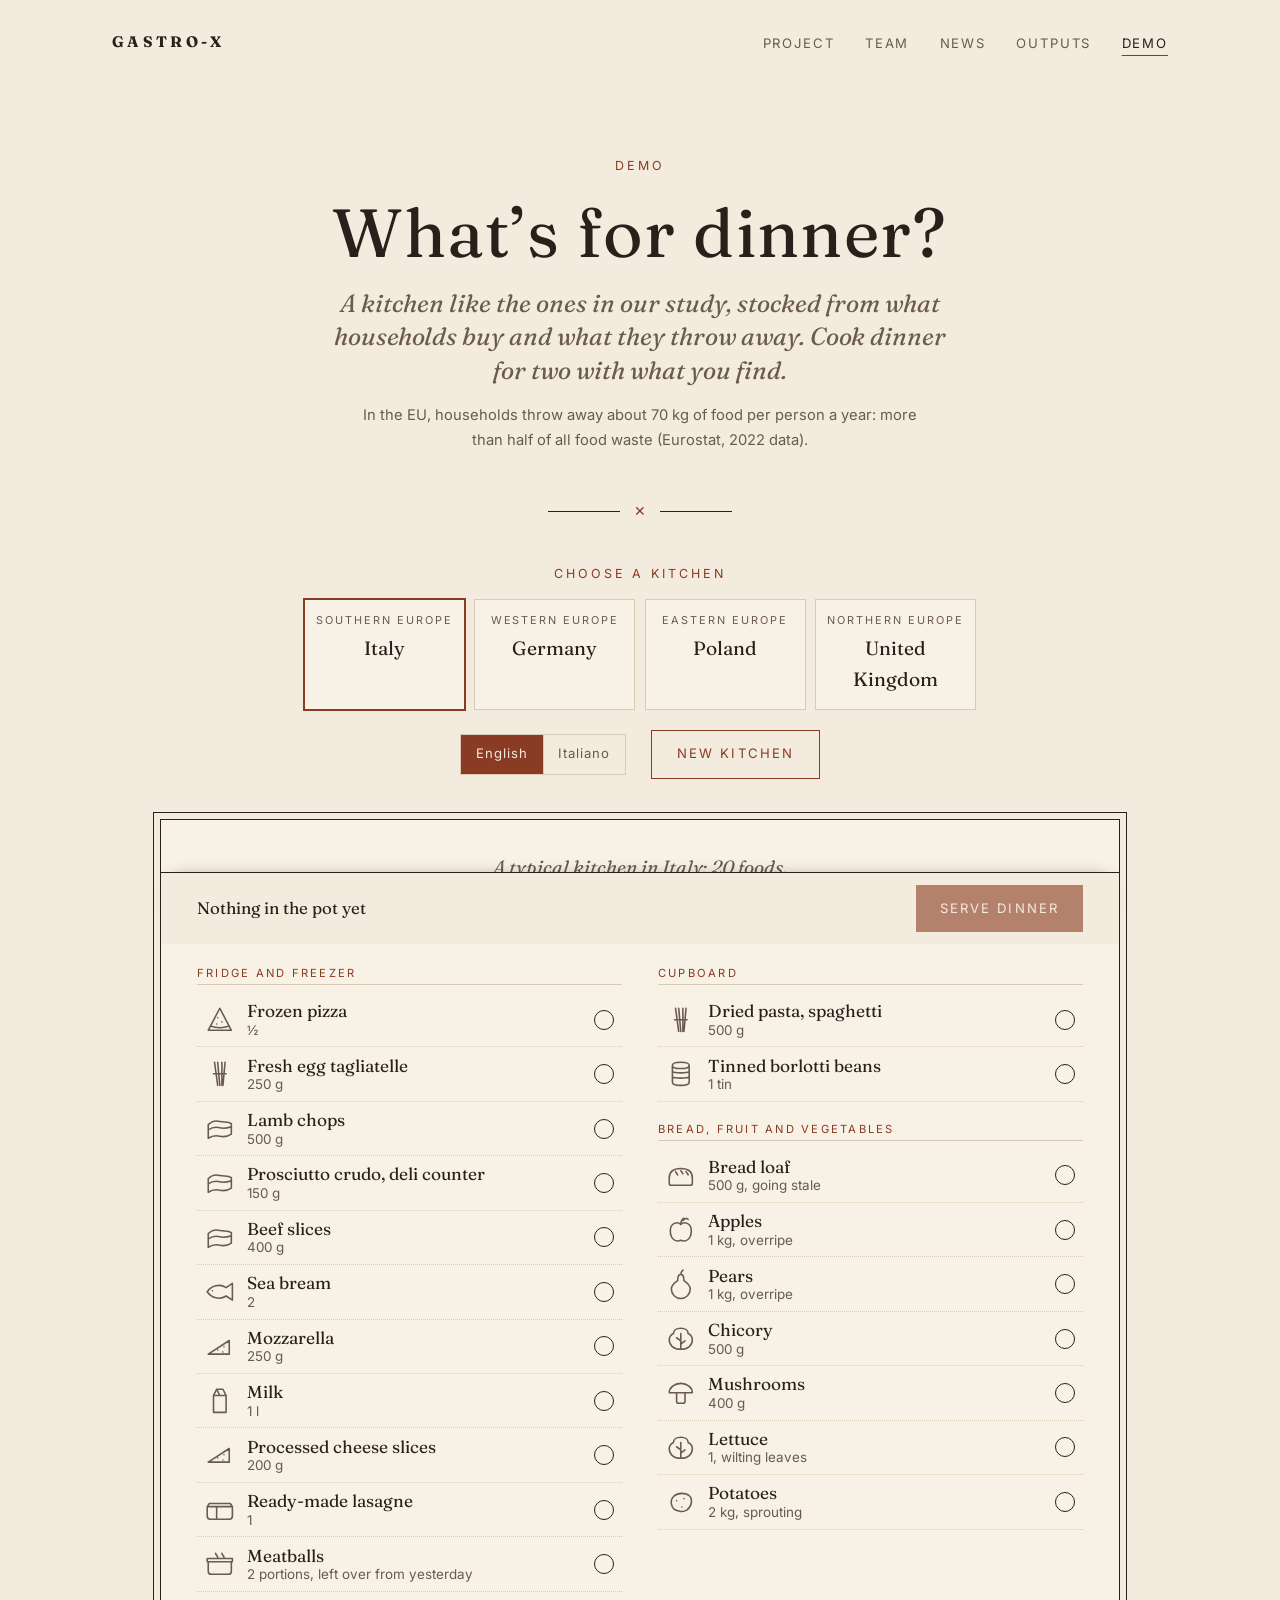
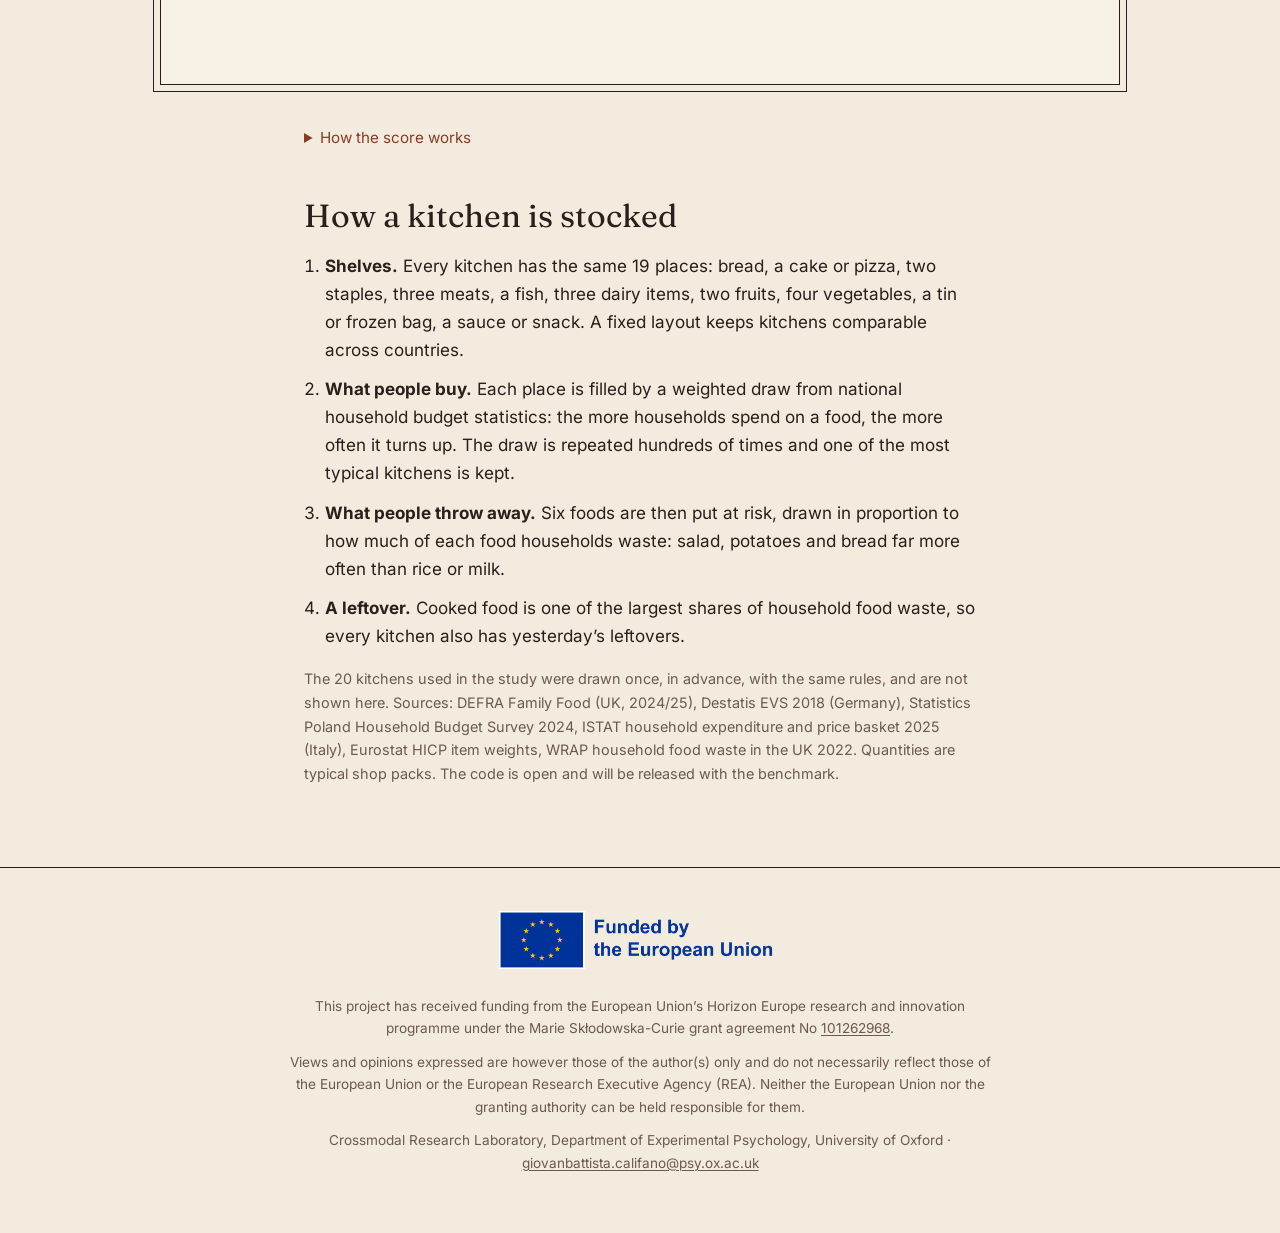
==== commit 70a5d126: "General fix" ====
--- a/demo/index.html
+++ b/demo/index.html
@@ -4,16 +4,16 @@
   <meta charset="utf-8">
   <meta name="viewport" content="width=device-width, initial-scale=1">
   <title>Demo · GASTRO-X</title>
-  <meta name="description" content="Open a fridge: kitchens stocked live from national purchase and food waste statistics, as in the GASTRO-X scenarios.">
-  <meta property="og:title" content="Open a fridge · GASTRO-X">
+  <meta name="description" content="What’s for dinner? Cook dinner for two from a kitchen stocked like the GASTRO-X scenarios, then see how much food you saved.">
+  <meta property="og:title" content="What’s for dinner? · GASTRO-X">
   <meta property="og:description" content="Kitchens stocked live from national purchase and food waste statistics, as in the GASTRO-X scenarios.">
   <meta property="og:type" content="website">
   <meta name="color-scheme" content="light dark">
   <link rel="preload" href="../assets/fonts/fraunces-latin-wght-normal.woff2" as="font" type="font/woff2" crossorigin>
-  <link rel="stylesheet" href="../assets/style.css?v=20261012b">
+  <link rel="stylesheet" href="../assets/style.css?v=20261023">
   <link rel="icon" href="../assets/favicon.svg" type="image/svg+xml">
   <script data-goatcounter="https://gastro-x.goatcounter.com/count" async src="//gc.zgo.at/count.js"></script>
-  <script src="demo.js?v=20261012b" defer></script>
+  <script src="demo.js?v=20261023" defer></script>
 </head>
 <body>
   <a class="skip" href="#main">Skip to content</a>
@@ -35,149 +35,83 @@
   <main id="main">
     <div class="wrap">
       <section class="head page">
-        <p class="kicker">Demo · first course</p>
-        <h1>Open a fridge</h1>
-        <p class="sub">Pick a corner of Europe and we will stock a kitchen the way the GASTRO-X scenarios are built: from what households there buy, and from what households throw away.</p>
+        <p class="kicker" data-i18n="kicker">Demo</p>
+        <h1 data-i18n="title">What’s for dinner?</h1>
+        <p class="sub" data-i18n="sub">A kitchen like the ones in our study, stocked from what households buy and what they throw away. Cook dinner for two with what you find.</p>
+        <p class="why" data-i18n="why">In the EU, households throw away about 70 kg of food per person a year: more than half of all food waste (Eurostat, 2022 data).</p>
       </section>
       <div class="orn">✕</div>
 
       <div class="col">
-        <fieldset class="regions" aria-label="Region">
-          <legend class="kicker">Choose a region</legend>
+        <fieldset class="regions">
+          <legend class="kicker" data-i18n="choose">Choose a kitchen</legend>
           <div class="region-grid">
-            <button type="button" class="region" data-c="IT" aria-pressed="true"><span class="r-area">Southern Europe</span><span class="r-country">Italy</span></button>
-            <button type="button" class="region" data-c="DE" aria-pressed="false"><span class="r-area">Western Europe</span><span class="r-country">Germany</span></button>
-            <button type="button" class="region" data-c="PL" aria-pressed="false"><span class="r-area">Eastern Europe</span><span class="r-country">Poland</span></button>
-            <button type="button" class="region" data-c="UK" aria-pressed="false"><span class="r-area">Northern Europe</span><span class="r-country">United Kingdom</span></button>
+            <button type="button" class="region" data-c="IT" aria-pressed="true"><span class="r-area" data-i18n="area_IT">Southern Europe</span><span class="r-country" data-i18n="c_IT">Italy</span></button>
+            <button type="button" class="region" data-c="DE" aria-pressed="false"><span class="r-area" data-i18n="area_DE">Western Europe</span><span class="r-country" data-i18n="c_DE">Germany</span></button>
+            <button type="button" class="region" data-c="PL" aria-pressed="false"><span class="r-area" data-i18n="area_PL">Eastern Europe</span><span class="r-country" data-i18n="c_PL">Poland</span></button>
+            <button type="button" class="region" data-c="UK" aria-pressed="false"><span class="r-area" data-i18n="area_UK">Northern Europe</span><span class="r-country" data-i18n="c_UK">United Kingdom</span></button>
           </div>
         </fieldset>
         <div class="demo-actions">
-          <button type="button" id="open" class="btn">Stock the kitchen</button>
-          <label class="toggle"><input type="checkbox" id="local" checked> <span id="local-label">Show in Italian</span></label>
+          <div class="langs" role="group" aria-label="Language">
+            <button type="button" class="lang" id="lang-en" aria-pressed="true">English</button>
+            <button type="button" class="lang" id="lang-loc" aria-pressed="false">Italiano</button>
+          </div>
+          <button type="button" id="open" class="btn ghostbtn" data-i18n="newk">New kitchen</button>
         </div>
-        <p class="instr">Open the fridge, the freezer and the cupboard, then drag into the pot what your dish for two would use. Tap any item to see why it is there, or to use only part of it.</p>
-        <p class="note center" id="kitchen-note" aria-live="polite"></p>
       </div>
 
-      <section class="kitchen" id="kitchen" aria-label="Kitchen">
-        <div class="room">
-          <div class="fridge-unit">
-            <div class="compart freezer">
-              <div class="inside" id="freezer-in" inert>
-                <span class="lbl">Freezer</span>
-                <div class="zone" id="z-freezer" data-empty="Only ice cubes in here"></div>
-              </div>
-              <button type="button" class="door" aria-expanded="false" aria-controls="freezer-in" data-what="the freezer">
-                <span class="leaf l"><span class="handle"></span><span class="frost" aria-hidden="true">❄</span></span>
-                <span class="sr">Open the freezer</span>
-              </button>
-            </div>
-            <div class="compart main">
-              <div class="inside" id="fridge-in" inert>
-                <div class="zone shelves" id="z-fridge"></div>
-                <div class="zone crisper" id="z-crisper"></div>
-              </div>
-              <button type="button" class="door" aria-expanded="false" aria-controls="fridge-in" data-what="the fridge">
-                <span class="leaf l"><span class="handle"></span><span class="memo" aria-hidden="true">dinner<br>for two?</span></span>
-                <span class="sr">Open the fridge</span>
-              </button>
-            </div>
+      <section class="menu pantry" id="kitchen" aria-labelledby="kitchen-note" data-mode="play">
+        <p class="note top" id="kitchen-note" aria-live="polite"></p>
+        <p class="instr" data-i18n="instr">Cook dinner for two: a main course, with a side dish if you like. Tap a food once to use part of it, twice to use all of it, a third time to put it back.</p>
+
+        <div class="result" id="result" tabindex="-1" hidden>
+          <h2 id="res-title">Good rescue</h2>
+          <p class="res-line" id="res-line"></p>
+          <div class="res-score"><span class="st-label" data-i18n="score_label">Rescue score</span><span id="res-score">0%</span><span class="bar"><span id="res-bar"></span></span><span class="small muted" data-i18n="score_expl">The share of the food likely to be thrown away that your dinner uses.</span></div>
+          <p class="res-fact" id="res-fact"></p>
+          <p class="res-study" data-i18n="study">In the study, home cooks in four countries and three AI models cook from kitchens like this one. Who leaves less food to waste? The results will appear on this site.</p>
+          <div class="res-act">
+            <button type="button" class="btn ghostbtn" id="res-again" data-i18n="again">Try this kitchen again</button>
+            <button type="button" class="btn" id="res-restock" data-i18n="another">Another kitchen</button>
           </div>
-
-          <div class="stove-unit">
-            <div class="meter" role="status" aria-live="polite">
-              <div class="score-row"><span class="score-label">Rescue meter</span><span class="score-val" id="wui">0%</span></div>
-              <div class="bar"><span id="wui-bar"></span></div>
-              <p class="small" id="urgent-used">Urgent food rescued: 0</p>
-            </div>
-            <div class="pot" id="pot">
-              <svg class="pot-back" viewBox="0 0 200 150" aria-hidden="true" focusable="false">
-                <rect x="1" y="46" width="30" height="11" rx="5.5" class="p-dark"/>
-                <rect x="169" y="46" width="30" height="11" rx="5.5" class="p-dark"/>
-                <ellipse cx="100" cy="40" rx="80" ry="15" class="p-rim"/>
-                <ellipse cx="100" cy="40" rx="71" ry="10.5" class="p-mouth"/>
-              </svg>
-              <div class="pot-in" id="pot-in" aria-hidden="true"></div>
-              <svg class="pot-front" viewBox="0 0 200 150" aria-hidden="true" focusable="false">
-                <path d="M20 40 A80 15 0 0 0 180 40 L170 128 Q168 142 154 142 L46 142 Q32 142 30 128 Z" class="p-body"/>
-                <path d="M20 40 A80 15 0 0 0 180 40" fill="none" class="p-lip"/>
-                <path d="M44 70 L48 122" class="p-shine"/>
-              </svg>
-              <span class="steam s1"></span><span class="steam s2"></span><span class="steam s3"></span>
-              <p class="pot-hint" id="pot-hint">drag food here</p>
-            </div>
-            <div class="hob" aria-hidden="true"><span class="flame"></span><span class="flame"></span><span class="flame"></span><span class="flame"></span></div>
-            <button type="button" id="cook" class="btn" disabled>Cook!</button>
-          </div>
-
-          <div class="pantry-unit">
-            <div class="compart cupboard">
-              <div class="inside" id="pantry-in" inert>
-                <div class="zone shelves" id="z-shelf"></div>
-                <div class="zone basket" id="z-basket"></div>
-              </div>
-              <button type="button" class="door double" aria-expanded="false" aria-controls="pantry-in" data-what="the cupboard">
-                <span class="leaf l"><span class="knob"></span></span><span class="leaf r"><span class="knob"></span></span>
-                <span class="sr">Open the cupboard</span>
-              </button>
-            </div>
-          </div>
-          <div class="counter" aria-hidden="true"></div>
+          <p class="legend reveal-legend"><span class="tag saved" data-i18n="saved">rescued</span> <span class="tag binned" data-i18n="binned">left to waste</span></p>
         </div>
 
-        <div class="potlist-wrap" id="potlist-wrap" hidden>
-          <h3 class="shelf">In the pot</h3>
-          <ul class="potlist" id="potlist"></ul>
-        </div>
-
-        <div class="card" id="card" role="dialog" aria-modal="false" aria-labelledby="card-name" hidden>
-          <button type="button" class="card-close" aria-label="Close">×</button>
-          <div class="card-top">
-            <div id="card-art" class="card-art"></div>
-            <div><p class="card-name" id="card-name"></p><p class="card-detail" id="card-detail"></p></div>
+        <div class="zones">
+          <div>
+            <h3 class="shelf" data-i18n="z_fridge">Fridge and freezer</h3>
+            <div class="foods" id="z-fridge"></div>
           </div>
-          <p class="card-why small muted" id="card-why"></p>
-          <div class="card-act">
-            <button type="button" class="pick" data-v="1">Put it all in</button>
-            <button type="button" class="pick" data-v="0.5">Use part of it</button>
-            <button type="button" class="pick" data-v="0">Leave it</button>
+          <div>
+            <h3 class="shelf" data-i18n="z_cupboard">Cupboard</h3>
+            <div class="foods" id="z-cupboard"></div>
+            <h3 class="shelf" data-i18n="z_counter">Bread, fruit and vegetables</h3>
+            <div class="foods" id="z-counter"></div>
           </div>
         </div>
 
-        <div class="result" id="result" role="dialog" aria-labelledby="res-title" hidden>
-          <p class="kicker">Dinner for two</p>
-          <h3 id="res-title">Nice rescue</h3>
-          <p class="res-score"><span id="res-score">0%</span> <span class="small muted">on the rescue meter</span></p>
-          <p id="res-urgent"></p>
-          <div id="res-left-wrap">
-            <p class="small muted">Still waiting in the kitchen:</p>
-            <ul class="res-left" id="res-left"></ul>
-          </div>
-          <p class="small muted">Nobody can use a whole kitchen in one dish: what matters is which food gets rescued. In the study, home cooks and AI models plan dishes from the same kitchens.</p>
-          <div class="res-act">
-            <button type="button" class="btn ghostbtn" id="res-again">Keep cooking</button>
-            <button type="button" class="btn" id="res-restock">Restock the kitchen</button>
-          </div>
+        <div class="pot" id="pot">
+          <span class="pot-txt" id="pot-txt" aria-live="polite">Nothing in the pot yet</span>
+          <button type="button" id="cook" class="btn" data-i18n="serve" disabled>Serve dinner</button>
         </div>
       </section>
 
       <div class="col">
         <details class="explain">
-          <summary>How the rescue meter works</summary>
-          <p>The rescue meter is the study’s waste-weighted use index. Every item carries a weight: the chance that it ends up in the bin if this dish does not use it. Items that need using today, or that are opened and will not keep, count fully (weight 1). Everything else counts by how often UK households throw that food away: about 0.41 for potatoes, 0.26 for bread, 0.05 for milk. The meter shows the weighted share of the kitchen your dish uses, counting “part of it” as half. In the study, people can also mark ingredients they do not know or cannot eat, and those items are left out of their score.</p>
-          <p>The study uses the same index, preregistered before data collection, to compare home cooks with AI models given the same kitchens.</p>
+          <summary data-i18n="ex_sum">How the score works</summary>
+          <p data-i18n="ex_p1">The score is the study’s waste-weighted use index. Every food carries a weight: the chance that it ends up in the bin if dinner does not use it. Food that is sprouting, wilting or going stale, food with a use-by date tomorrow, opened perishable packs and yesterday’s leftovers count fully (weight 1). Everything else counts by how often UK households throw that food away: about 0.41 for potatoes, 0.26 for bread, 0.05 for milk. The score is the weighted share of the kitchen that dinner uses, counting “part of it” as half.</p>
+          <p data-i18n="ex_p2">The weight of dinner is a rough estimate from typical pack sizes. Above 2 kg it is more than two people would eat; the study uses the same threshold to check that a high score does not come from cooking everything at once.</p>
         </details>
-      </div>
 
-      <div class="col">
-        <h2>How a kitchen is stocked</h2>
+        <h2 data-i18n="st_h">How a kitchen is stocked</h2>
         <ol class="steps">
-          <li><strong>Shelves.</strong> Every kitchen has the same 19 places: bread, a cake or pizza, two staples, three meats, a fish, three dairy items, two fruits, four vegetables, a tin or frozen bag, a sauce or snack. A fixed layout keeps kitchens comparable across countries.</li>
-          <li><strong>What people buy.</strong> Each place is filled by a weighted draw from national household budget statistics: the more households spend on a food, the more often it turns up. The draw is repeated hundreds of times and one of the most typical kitchens is kept.</li>
-          <li><strong>What people throw away.</strong> Six items are then put at risk, drawn in proportion to how much of each food households waste: salad, potatoes and bread far more often than rice or milk.</li>
-          <li><strong>A leftover.</strong> Cooked food is one of the largest shares of household food waste, so every kitchen also has yesterday’s leftovers.</li>
+          <li data-i18n="st_1"><strong>Shelves.</strong> Every kitchen has the same 19 places: bread, a cake or pizza, two staples, three meats, a fish, three dairy items, two fruits, four vegetables, a tin or frozen bag, a sauce or snack. A fixed layout keeps kitchens comparable across countries.</li>
+          <li data-i18n="st_2"><strong>What people buy.</strong> Each place is filled by a weighted draw from national household budget statistics: the more households spend on a food, the more often it turns up. The draw is repeated hundreds of times and one of the most typical kitchens is kept.</li>
+          <li data-i18n="st_3"><strong>What people throw away.</strong> Six foods are then put at risk, drawn in proportion to how much of each food households waste: salad, potatoes and bread far more often than rice or milk.</li>
+          <li data-i18n="st_4"><strong>A leftover.</strong> Cooked food is one of the largest shares of household food waste, so every kitchen also has yesterday’s leftovers.</li>
         </ol>
-        <p class="muted small">The 20 kitchens used in the study were drawn once, in advance, with the same rules, and are not shown here. Sources: DEFRA Family Food (UK, 2024/25), Destatis EVS 2018 (Germany), Statistics Poland Household Budget Survey 2024, ISTAT household expenditure and price basket 2025 (Italy), Eurostat HICP item weights, WRAP household food waste in the UK 2022. Quantities are typical shop packs. The code is open and will be released with the benchmark.</p>
+        <p class="muted small" data-i18n="st_src">The 20 kitchens used in the study were drawn once, in advance, with the same rules, and are not shown here. Sources: DEFRA Family Food (UK, 2024/25), Destatis EVS 2018 (Germany), Statistics Poland Household Budget Survey 2024, ISTAT household expenditure and price basket 2025 (Italy), Eurostat HICP item weights, WRAP household food waste in the UK 2022. Quantities are typical shop packs. The code is open and will be released with the benchmark.</p>
       </div>
     </div>
   </main>
--- a/assets/style.css
+++ b/assets/style.css
@@ -204,268 +204,83 @@
 }
 .sr { position: absolute; width: 1px; height: 1px; overflow: hidden; clip: rect(0 0 0 0); white-space: nowrap; }
 
-/* Demo: the kitchen */
-.kitchen {
-  --fridge: #f6f3ee; --fridge-edge: #d6cfc4; --fridge-in: #fbfcfd; --freezer-in: #e8f3f9; --shelf: #cfdbe2;
-  --wood: #8a5a36; --wood-dark: #6b4128; --wood-in: #f1e4cf; --wood-line: #c9ab84;
-  --tile: rgba(42, 31, 26, 0.07); --steam: rgba(110, 90, 80, 0.38); --hob: #2b2522; --tag: #b23a1e; --in-ink: #2a1f1a;
-  --pot: #b8683c; --pot-rim: #8c4524; --pot-mouth: #3b1d12;
-  max-width: 64rem; margin: 1rem auto 0; position: relative;
-}
-@media (prefers-color-scheme: dark) {
-  .kitchen { --fridge: #d4cec4; --fridge-edge: #a59c90; --fridge-in: #eceff1; --freezer-in: #dbe8ef; --wood: #6e4529; --wood-dark: #4e2f1b;
-    --wood-in: #dccbb0; --tile: rgba(255, 255, 255, 0.045); --steam: rgba(255, 255, 255, 0.32); --hob: #0f0c0b; }
-}
-.room {
-  display: grid; grid-template-columns: minmax(0, 1fr) minmax(12rem, 0.8fr) minmax(0, 1fr); gap: 0 1.5rem; align-items: end;
-  padding: 2rem 1.5rem 0; border: 1px solid var(--line); background-color: var(--card);
-  background-image: linear-gradient(var(--tile) 1px, transparent 1px), linear-gradient(90deg, var(--tile) 1px, transparent 1px);
-  background-size: 30px 30px; overflow-x: clip;
-}
-.counter { grid-column: 1 / -1; height: 18px; margin: 0 -1.5rem; background: var(--wood); border-top: 4px solid var(--wood-dark); }
-
-/* compartments and doors */
-.compart { position: relative; perspective: 1400px; }
-.inside { position: relative; border-radius: 10px; padding: 0.55rem; color: var(--in-ink); transition: box-shadow 0.4s; }
-.zone { display: flex; flex-wrap: wrap; align-content: flex-start; gap: 3px 4px; }
-.door {
-  position: absolute; inset: 0; z-index: 3; padding: 0; border: 0; background: none; cursor: pointer;
-  font: inherit; color: inherit;
-}
-.door[aria-expanded="true"] { pointer-events: none; }
-.leaf {
-  position: absolute; top: 0; bottom: 0; left: 0; width: 100%; pointer-events: auto;
-  transform-origin: left center; transition: transform 0.75s cubic-bezier(0.3, 1.25, 0.5, 1);
-  border-radius: 10px;
-}
-.door[aria-expanded="true"] .leaf.l { transform: rotateY(-100deg); }
-.door:focus-visible { outline: none; }
-.door:focus-visible .leaf { outline: 3px solid var(--accent); outline-offset: 2px; }
-.door:hover .leaf.l { transform: rotateY(-7deg); }
-.door[aria-expanded="true"]:hover .leaf.l { transform: rotateY(-100deg); }
-
-/* fridge */
-.fridge-unit {
-  background: var(--fridge); border: 1px solid var(--fridge-edge); border-radius: 20px 20px 8px 8px;
-  padding: 8px; display: flex; flex-direction: column; gap: 8px; box-shadow: 0 10px 18px -12px rgba(0, 0, 0, 0.45);
-}
-.fridge-unit .inside { background: var(--fridge-in); box-shadow: inset 0 0 0 2px rgba(0, 0, 0, 0.05), inset 0 10px 20px -8px rgba(0, 0, 0, 0.12); }
-.fridge-unit .inside:not([inert]) { box-shadow: inset 0 0 0 2px rgba(0, 0, 0, 0.05), inset 0 24px 40px -18px rgba(255, 236, 170, 0.9); }
-.freezer .inside { background: var(--freezer-in); min-height: 108px; }
-.main .inside { min-height: 380px; display: flex; flex-direction: column; }
-.shelves {
-  flex: 1; min-height: 166px;
-  background: repeating-linear-gradient(to bottom, transparent 0 81px, var(--shelf) 81px 84px);
-}
-.crisper {
-  min-height: 92px; margin-top: 0.5rem; padding: 0.35rem; border-radius: 4px 4px 10px 10px;
-  background: rgba(190, 215, 200, 0.35); border: 2px solid rgba(160, 190, 175, 0.6);
-}
-.lbl { display: block; font-size: 0.6rem; letter-spacing: 0.2em; text-transform: uppercase; color: #6f8794; margin: 0 0 0.2rem 0.2rem; }
-.fridge-unit .leaf {
-  background: linear-gradient(100deg, var(--fridge) 70%, #ffffff40), var(--fridge);
-  border: 1px solid var(--fridge-edge); box-shadow: 0 2px 6px rgba(0, 0, 0, 0.12);
-}
-.handle { position: absolute; right: 12px; top: 22%; width: 8px; height: 44%; border-radius: 6px; background: var(--fridge-edge); box-shadow: inset -2px 0 0 rgba(0, 0, 0, 0.12); }
-.freezer .handle { top: 30%; height: 40%; }
-.frost { position: absolute; left: 14px; top: 50%; transform: translateY(-50%); color: #8fb7cc; font-size: 1.4rem; }
-.memo {
-  position: absolute; left: 18%; top: 16%; padding: 0.55rem 0.7rem; background: #f7e27c; color: #4a3b12;
-  font-family: var(--serif); font-style: italic; font-size: 0.95rem; line-height: 1.15; transform: rotate(-5deg);
-  box-shadow: 0 4px 6px -3px rgba(0, 0, 0, 0.35);
-}
-.memo::before { content: ""; position: absolute; top: -7px; left: 44%; width: 14px; height: 14px; border-radius: 50%; background: #c0392b; box-shadow: inset -2px -2px 0 rgba(0, 0, 0, 0.2); }
-
-/* pantry */
-.pantry-unit { background: var(--wood); border-radius: 6px; padding: 8px; box-shadow: 0 10px 18px -12px rgba(0, 0, 0, 0.5); }
-.pantry-unit .inside { background: var(--wood-in); min-height: 410px; display: flex; flex-direction: column; box-shadow: inset 0 10px 20px -8px rgba(0, 0, 0, 0.25); border-radius: 3px; }
-.pantry-unit .shelves { background: repeating-linear-gradient(to bottom, transparent 0 81px, var(--wood-line) 81px 85px); }
-.basket {
-  min-height: 96px; margin-top: 0.5rem; padding: 0.35rem; border-radius: 4px 4px 18px 18px;
-  background: repeating-linear-gradient(45deg, #c99a62 0 6px, #b5844f 6px 12px); border-top: 5px solid #9c6c3c;
-}
-.pantry-unit .leaf { width: 50%; border-radius: 3px; background: var(--wood); box-shadow: inset 0 0 0 7px var(--wood), inset 0 0 0 9px var(--wood-dark), 0 2px 6px rgba(0, 0, 0, 0.2); }
-.pantry-unit .leaf.r { left: 50%; transform-origin: right center; }
-.door[aria-expanded="true"] .leaf.r { transform: rotateY(100deg); }
-.door:hover .leaf.r { transform: rotateY(7deg); }
-.door[aria-expanded="true"]:hover .leaf.r { transform: rotateY(100deg); }
-.knob { position: absolute; top: 48%; width: 12px; height: 12px; border-radius: 50%; background: #e2c48f; box-shadow: inset -2px -2px 0 rgba(0, 0, 0, 0.25); }
-.leaf.l .knob { right: 14px; } .leaf.r .knob { left: 14px; }
-
-/* food */
-.tok {
-  appearance: none; -webkit-appearance: none; background: none; border: 0; padding: 2px 0 0; margin: 0;
-  width: 64px; height: 81px; display: flex; flex-direction: column; align-items: center; position: relative;
-  color: var(--in-ink); font: inherit; cursor: grab; touch-action: none; user-select: none; -webkit-user-select: none;
-  -webkit-touch-callout: none; animation: pop 0.4s backwards; animation-delay: var(--d, 0ms);
-}
-.tok:focus-visible { outline: 2px solid var(--accent); outline-offset: 0; border-radius: 6px; }
-.art { width: 50px; height: 50px; position: relative; display: grid; place-items: center; flex: none; transition: transform 0.15s; }
-.tok:hover .art { transform: translateY(-3px) rotate(-3deg); }
-.art svg { position: absolute; inset: 0; width: 100%; height: 100%; }
-.emo { position: relative; font-size: 32px; line-height: 1; font-family: "Apple Color Emoji", "Segoe UI Emoji", "Noto Color Emoji", sans-serif; }
-.packed .emo { font-size: 19px; }
-.art[data-pack="tray"] .emo, .art[data-pack="tupper"] .emo { font-size: 22px; transform: translateY(8px); }
-.art[data-pack="carton"] .emo { transform: translateY(8px); }
-.art[data-pack="bottle"] .emo { font-size: 15px; transform: translateY(5px); }
-.art[data-pack="tub"] .emo { font-size: 17px; transform: translateY(8px); }
-.art[data-pack="box"] .emo, .art[data-pack="bag"] .emo { transform: translateY(4px); }
-.art[data-pack="jar"] .emo { transform: translateY(5px); }
-.art[data-pack="tin"] .emo { transform: translateY(1px); }
-.art[data-pack="eggbox"] .emo { font-size: 20px; transform: translateY(1px); }
-.nm {
-  font-size: 0.62rem; line-height: 1.15; text-align: center; margin-top: 2px; max-width: 100%;
-  display: -webkit-box; -webkit-line-clamp: 2; -webkit-box-orient: vertical; overflow: hidden; overflow-wrap: anywhere; hyphens: auto;
-}
-.tag {
-  position: absolute; top: 0; right: -2px; z-index: 2; font-size: 0.52rem; font-weight: 600; letter-spacing: 0.04em; text-transform: uppercase;
-  background: var(--tag); color: #fff; padding: 1px 4px; border-radius: 6px; transform: rotate(7deg); white-space: nowrap;
-  box-shadow: 0 1px 2px rgba(0, 0, 0, 0.3);
-}
-.tok.opened:not(.urgent) .tag { background: #857463; }
-.tok.urgent .art { animation: wobble 3.6s ease-in-out infinite; animation-delay: calc(var(--d, 0ms) * 3); }
-.half { display: none; }
-.tok.part .half {
-  display: grid; place-items: center; position: absolute; top: 0; left: 0; z-index: 2; width: 18px; height: 18px; border-radius: 50%;
-  background: #2f6b3b; color: #fff; font-size: 0.68rem; font-weight: 600;
-}
-.tok.used { opacity: 0.3; filter: grayscale(0.7); }
-.tok.used .art { animation: none; outline: 2px dashed #b9a98f; outline-offset: 1px; border-radius: 10px; }
-.tok.lifted { opacity: 0.3; }
-.tok.ghost { position: fixed; z-index: 1000; pointer-events: none; animation: none; transform: rotate(-6deg) scale(1.15); filter: drop-shadow(0 12px 10px rgba(0, 0, 0, 0.3)); }
-.tok.ghost .art { animation: none; }
-.tok.ghost.flying { transform: none; }
-.tok.ghost .nm { color: var(--ink); }
-body.dragging, body.dragging * { cursor: grabbing !important; }
-
-/* stove and pot */
-.stove-unit { display: flex; flex-direction: column; align-items: center; padding-bottom: 0; position: relative; z-index: 4; }
-.zone:empty::after { content: attr(data-empty); font-family: var(--serif); font-style: italic; font-size: 0.85rem; color: #7d93a0; padding: 0.6rem 0.3rem; }
-.meter {
-  width: 100%; background: var(--paper); border: 1px solid var(--line); padding: 0.6rem 0.85rem 0.1rem; margin-bottom: 2.6rem;
-  box-shadow: 0 6px 12px -10px rgba(0, 0, 0, 0.35);
-}
-.meter p { margin: 0 0 0.5rem; color: var(--muted); line-height: 1.35; }
-.score-row { display: flex; justify-content: space-between; align-items: baseline; gap: 0.6rem; }
-.score-label { font-size: 0.72rem; letter-spacing: 0.18em; text-transform: uppercase; color: var(--muted); }
-.score-val { font-family: var(--serif); font-size: 1.7rem; color: var(--accent); font-variant-numeric: lining-nums tabular-nums; }
-.bar { height: 8px; background: var(--hair); margin: 0.3rem 0 0.55rem; border-radius: 4px; overflow: hidden; }
-.bar span { display: block; height: 100%; width: 0; background: linear-gradient(90deg, #c58b1c, var(--accent)); transition: width 0.4s cubic-bezier(0.3, 1.4, 0.5, 1); }
-.pot { position: relative; width: min(100%, 230px); aspect-ratio: 200 / 150; transition: transform 0.2s, filter 0.2s; z-index: 1; }
-.pot svg { position: absolute; inset: 0; width: 100%; height: 100%; overflow: visible; }
-.p-dark { fill: var(--pot-rim); } .p-rim { fill: var(--pot-rim); } .p-mouth { fill: var(--pot-mouth); }
-.p-body { fill: var(--pot); } .p-lip { stroke: #a8552d; stroke-width: 5; }
-.p-shine { stroke: rgba(255, 255, 255, 0.28); stroke-width: 7; stroke-linecap: round; }
-.pot-in { position: absolute; left: 10%; right: 10%; top: -40%; height: 78%; }
-.bob { position: absolute; font-size: 27px; line-height: 1; transform: rotate(var(--r)); animation: bob var(--b, 1.8s) ease-in-out infinite alternate; }
-.pot.target { transform: scale(1.07); filter: drop-shadow(0 0 14px rgba(229, 140, 60, 0.75)); }
-.pot.splash { animation: jiggle 0.45s ease; }
-.pot-hint {
-  position: absolute; left: 0; right: 0; top: 58%; margin: 0; text-align: center; pointer-events: none;
-  font-family: var(--serif); font-style: italic; color: #fbe9dc; font-size: 0.95rem;
-}
-.steam {
-  position: absolute; bottom: 78%; width: 12px; height: 54px; border-radius: 12px; opacity: 0; pointer-events: none;
-  background: linear-gradient(to top, transparent, var(--steam) 45%, transparent);
-}
-.s1 { left: 34%; } .s2 { left: 48%; animation-delay: 0.8s !important; } .s3 { left: 62%; animation-delay: 1.6s !important; }
-.pot.on .steam { animation: steam 2.6s ease-in-out infinite; }
-.hob {
-  width: min(100%, 250px); height: 16px; margin-top: -4px; border-radius: 6px 6px 2px 2px; background: var(--hob);
-  display: flex; justify-content: center; gap: 12px; align-items: flex-start; position: relative; z-index: 0;
-}
-.flame {
-  width: 9px; height: 14px; margin-top: -10px; border-radius: 50% 50% 40% 40%; opacity: 0; transform-origin: bottom center;
-  background: radial-gradient(circle at 50% 75%, #fff4c2 0 20%, #f39c32 45%, #3f7fd8 90%);
-  transition: opacity 0.4s;
-}
-.pot.on ~ .hob .flame { opacity: 1; animation: flicker 0.5s ease-in-out infinite alternate; }
-.pot.on ~ .hob .flame:nth-child(2n) { animation-delay: 0.2s; }
-#cook { margin: 0.9rem 0 1.2rem; font-size: 0.95rem; padding: 0.8rem 2.2rem; }
-
-.potlist-wrap { max-width: 46rem; margin: 0.5rem auto 0; }
-.potlist { list-style: none; margin: 0; padding: 0; display: flex; flex-wrap: wrap; gap: 0.45rem; }
-.potlist li {
-  display: inline-flex; align-items: center; gap: 0.45rem; padding: 0.2rem 0.3rem 0.2rem 0.6rem;
-  border: 1px solid var(--hair); background: var(--card); border-radius: 999px; font-size: 0.9rem;
-}
-.potlist .emo { font-size: 1.1rem; }
-.seg { display: inline-flex; border: 1px solid var(--hair); border-radius: 999px; overflow: hidden; }
-.seg button {
-  font: inherit; font-size: 0.68rem; letter-spacing: 0.08em; text-transform: uppercase; color: var(--muted);
-  background: transparent; border: 0; padding: 0.2rem 0.5rem; cursor: pointer;
-}
-.seg button[aria-pressed="true"] { background: var(--accent); color: var(--paper); }
-.out { font: inherit; border: 0; background: none; color: var(--muted); cursor: pointer; font-size: 1.1rem; line-height: 1; padding: 0 0.35rem; }
-.out:hover { color: var(--accent); }
-
-/* item card and result */
-.card, .result {
-  position: fixed; z-index: 60; left: 50%; transform: translateX(-50%); width: min(27rem, calc(100% - 2rem));
-  background: var(--card); color: var(--ink); border: 1px solid var(--line); outline: 1px solid var(--line); outline-offset: 4px;
-  box-shadow: 0 20px 40px -12px rgba(0, 0, 0, 0.45); padding: 1rem 1.2rem 1.1rem;
-}
-.card { bottom: 1.2rem; animation: rise 0.25s ease; }
-.card[hidden], .result[hidden] { display: none; }
-.card-close { position: absolute; top: 0.3rem; right: 0.5rem; border: 0; background: none; font-size: 1.5rem; line-height: 1; color: var(--muted); cursor: pointer; }
-.card-top { display: flex; gap: 0.9rem; align-items: center; margin-right: 1.5rem; }
-.card-art { flex: none; width: 64px; height: 64px; display: grid; place-items: center; background: #fbfaf7; border-radius: 10px; }
-.card-art .art { transform: scale(1.2); }
-.card-name { font-family: var(--serif); font-size: 1.3rem; line-height: 1.2; margin: 0; }
-.card-detail { margin: 0.15rem 0 0; color: var(--muted); font-size: 0.92rem; }
-.card-detail.urgent { color: var(--accent); }
-.card-why { margin: 0.7rem 0 0.8rem; }
-.card-act { display: flex; flex-wrap: wrap; gap: 0.4rem; }
-.pick {
-  font: inherit; font-size: 0.78rem; letter-spacing: 0.08em; text-transform: uppercase; cursor: pointer;
-  border: 1px solid var(--accent); background: transparent; color: var(--accent); padding: 0.45rem 0.8rem;
-}
-.pick[aria-pressed="true"] { background: var(--accent); color: var(--paper); }
-.result { top: 50%; transform: translate(-50%, -50%); max-height: 88vh; overflow: auto; text-align: center; padding: 1.4rem 1.5rem; animation: popin 0.35s cubic-bezier(0.3, 1.4, 0.5, 1); }
-.result h3 { margin: 0 0 0.3rem; font-size: 1.9rem; }
-.result .kicker { margin-bottom: 0.4rem; }
-.res-score { margin: 0 0 0.6rem; }
-#res-score { font-family: var(--serif); font-size: 2.6rem; color: var(--accent); line-height: 1; }
-.res-left { list-style: none; padding: 0; margin: 0 0 1rem; font-size: 0.92rem; }
-.res-left li { margin: 0.2rem 0; }
-.res-act { display: flex; flex-wrap: wrap; justify-content: center; gap: 0.6rem; }
+/* Demo: what's for dinner */
+.head .why { max-width: 36rem; margin: 1rem auto 0; font-size: 0.92rem; color: var(--muted); }
+.langs { display: inline-flex; border: 1px solid var(--hair); }
+.lang { font: inherit; font-size: 0.82rem; letter-spacing: 0.08em; color: var(--muted); background: transparent; border: 0; padding: 0.55rem 0.9rem; cursor: pointer; }
+.lang + .lang { border-left: 1px solid var(--hair); }
+.lang[aria-pressed="true"] { background: var(--accent); color: var(--paper); }
+.lang[hidden] { display: none; }
+.pantry { max-width: 60rem; padding: 2rem 2.25rem 0; }
+.pantry .note.top { margin: 0 0 0.6rem; font-size: 1.2rem; }
+.pantry .instr { max-width: 40rem; margin: 0 auto 1.5rem; }
+.zones { display: grid; grid-template-columns: 1fr 1fr; gap: 0 2.25rem; }
+.zones .shelf:first-child { margin-top: 0; }
+.foods { display: flex; flex-direction: column; }
+.food {
+  font: inherit; color: var(--ink); background: transparent; border: 0; border-bottom: 1px dotted var(--hair);
+  display: grid; grid-template-columns: 2.1rem minmax(0, 1fr) 1.6rem; gap: 0.7rem; align-items: center;
+  padding: 0.45rem 0.35rem; text-align: left; cursor: pointer; transition: background 0.15s;
+}
+[data-mode="play"] .food:hover { background: rgba(138, 59, 36, 0.05); }
+[data-mode="reveal"] .food { cursor: default; }
+.food:focus-visible { outline: 2px solid var(--accent); outline-offset: -2px; }
+.food[data-use="1"], .food[data-use="2"] { background: rgba(138, 59, 36, 0.08); }
+.ico svg { width: 2.1rem; height: 2.1rem; display: block; fill: none; stroke: currentColor; stroke-width: 1.5; stroke-linecap: round; stroke-linejoin: round; color: var(--muted); }
+.food[data-use="1"] .ico svg, .food[data-use="2"] .ico svg { color: var(--ink); }
+.txt { display: flex; flex-direction: column; min-width: 0; }
+.fname { font-family: var(--serif); font-size: 1.08rem; line-height: 1.25; }
+.fdet { font-size: 0.84rem; color: var(--muted); line-height: 1.3; }
+.fverdict { font-size: 0.68rem; letter-spacing: 0.14em; text-transform: uppercase; font-weight: 600; }
+.fverdict:empty { display: none; }
+.pie, .use .pie { width: 1.25rem; height: 1.25rem; border-radius: 50%; border: 1.5px solid var(--line); display: inline-block; vertical-align: -0.25em; }
+.food[data-use="1"] .pie, .pie.half { background: linear-gradient(90deg, var(--accent) 50%, transparent 50%); border-color: var(--accent); }
+.food[data-use="2"] .pie, .pie.full { background: var(--accent); border-color: var(--accent); }
+.use { display: flex; justify-content: center; }
+/* reveal: the food at risk, rescued or left to waste */
+[data-mode="reveal"] .food:not(.risk) { opacity: 0.55; }
+.food.saved { background: rgba(79, 122, 58, 0.12) !important; box-shadow: inset 3px 0 0 #4f7a3a; }
+.food.saved .fverdict, .tag.saved { color: #4f7a3a; }
+.food.binned { background: rgba(138, 59, 36, 0.10) !important; box-shadow: inset 3px 0 0 var(--accent); }
+.food.binned .fverdict, .tag.binned { color: var(--accent); }
+.food.binned .ico svg { color: var(--accent); }
+@media (prefers-color-scheme: dark) { .food.saved .fverdict, .tag.saved { color: #9ccf7f; } .food.saved { box-shadow: inset 3px 0 0 #9ccf7f; } }
+.tag { font-size: 0.72rem; letter-spacing: 0.14em; text-transform: uppercase; font-weight: 600; margin: 0 0.6rem; }
+/* the pot: sticky at the bottom of the kitchen while playing */
+.pot {
+  position: sticky; bottom: 0; z-index: 5; display: flex; align-items: center; justify-content: space-between; gap: 1rem;
+  margin: 1.25rem -2.25rem 0; padding: 0.75rem 2.25rem; background: var(--paper); border-top: 1px solid var(--line);
+  box-shadow: 0 -8px 14px -12px rgba(0, 0, 0, 0.35);
+}
+.pot-txt { font-family: var(--serif); font-size: 1.05rem; }
+.pot.warn .pot-txt { color: var(--accent); }
+[data-mode="reveal"] .pot { display: none; }
+#cook { padding: 0.8rem 1.5rem; white-space: nowrap; }
+/* result, shown above the kitchen once dinner is served */
+.result { text-align: center; padding: 1.25rem 1rem 1.5rem; margin: 0 0 1.5rem; border-top: 1px solid var(--hair); border-bottom: 1px solid var(--hair); }
+.result:focus { outline: none; }
+.result h2 { margin: 0 0 0.5rem; font-style: italic; }
+.res-line { font-family: var(--serif); font-size: 1.2rem; max-width: 34rem; margin: 0 auto 1rem; }
+.res-score { display: flex; flex-direction: column; align-items: center; gap: 0.2rem; max-width: 22rem; margin: 0 auto 1rem; }
+.st-label { font-size: 0.68rem; letter-spacing: 0.16em; text-transform: uppercase; color: var(--muted); }
+#res-score { font-family: var(--serif); font-size: 2.6rem; line-height: 1.05; color: var(--accent); }
+.res-score .bar { display: block; width: 100%; height: 6px; background: var(--hair); border-radius: 3px; overflow: hidden; margin: 0.2rem 0 0.4rem; }
+.res-score .bar span { display: block; height: 100%; width: 0; background: var(--accent); transition: width 0.6s ease; }
+.res-fact, .res-study { max-width: 34rem; margin: 0 auto 0.8rem; font-size: 0.95rem; }
+.res-study { color: var(--muted); }
+.res-act { display: flex; flex-wrap: wrap; justify-content: center; gap: 0.6rem; margin-top: 1.1rem; }
+.reveal-legend { margin: 1.2rem 0 0; }
 .ghostbtn { background: transparent; color: var(--accent); box-shadow: inset 0 0 0 1px var(--accent); }
 
-@keyframes pop { from { transform: scale(0.3) translateY(10px); opacity: 0; } 70% { transform: scale(1.08); opacity: 1; } }
-@keyframes wobble { 0%, 82%, 100% { transform: rotate(0); } 86% { transform: rotate(-7deg); } 90% { transform: rotate(6deg); } 94% { transform: rotate(-3deg); } }
-@keyframes bob { from { translate: 0 0; } to { translate: 0 -4px; } }
-@keyframes jiggle { 0% { transform: none; } 30% { transform: rotate(-4deg) scale(1.05, 0.95); } 60% { transform: rotate(3deg); } 100% { transform: none; } }
-@keyframes steam { 0% { transform: translateY(14px) scaleX(0.6); opacity: 0; } 40% { opacity: 1; } 100% { transform: translateY(-40px) scaleX(1.5); opacity: 0; } }
-@keyframes flicker { from { transform: scaleY(0.85); } to { transform: scaleY(1.15) skewX(4deg); } }
-@keyframes rise { from { transform: translate(-50%, 16px); opacity: 0; } }
-@keyframes popin { from { transform: translate(-50%, -50%) scale(0.85); opacity: 0; } }
-
 @media (max-width: 760px) {
-  .room { grid-template-columns: minmax(0, 1fr); gap: 1rem; padding: 1.25rem 1rem 0; }
-  .counter { order: 3; margin: 0 -1rem; }
-  .stove-unit {
-    order: 4; position: sticky; bottom: 0; z-index: 20; margin: 0 -1rem; padding: 0.5rem 1rem;
-    display: grid; grid-template-columns: 78px minmax(0, 1fr) auto; gap: 0 0.7rem; align-items: center;
-    background: var(--card); border-top: 1px solid var(--line); box-shadow: 0 -8px 16px -12px rgba(0, 0, 0, 0.4);
-  }
-  .meter { grid-column: 2; grid-row: 1; margin: 0; padding: 0.3rem 0.6rem 0; border: 0; box-shadow: none; background: transparent; }
-  .meter p { font-size: 0.72rem; margin-bottom: 0.2rem; }
-  .score-label { font-size: 0.62rem; letter-spacing: 0.12em; white-space: nowrap; }
-  .score-val { font-size: 1.3rem; }
-  .bar { margin: 0.15rem 0 0.3rem; }
-  .pot { grid-column: 1; grid-row: 1; width: 78px; margin-top: 0.7rem; }
-  .bob { font-size: 13px; }
-  .steam { width: 7px; height: 26px; }
-  .pot-hint, .hob { display: none; }
-  #cook { grid-column: 3; grid-row: 1; margin: 0; padding: 0.7rem 1rem; }
-  .main .inside, .pantry-unit .inside { min-height: 0; }
-  .shelves { min-height: 84px; }
-  .card { bottom: 6.5rem; }
+  .pantry { padding: 1.5rem 1rem 0; }
+  .zones { grid-template-columns: 1fr; }
+  .zones > div + div .shelf:first-child { margin-top: 1.3rem; }
+  .pot { margin: 1rem -1rem 0; padding: 0.6rem 1rem; }
+  .pot-txt { font-size: 0.92rem; }
+  #cook { padding: 0.7rem 1rem; }
 }
 @media (max-width: 600px) {
   .region-grid { grid-template-columns: repeat(2, 1fr); }
 }
-@media (prefers-reduced-motion: reduce) {
-  .tok, .tok.urgent .art, .bob, .pot.on .steam, .pot.on ~ .hob .flame, .card, .result, .pot.splash { animation: none; }
-  .leaf, .bar span { transition: none; }
-}
+@media (prefers-reduced-motion: reduce) { .res-score .bar span { transition: none; } }
